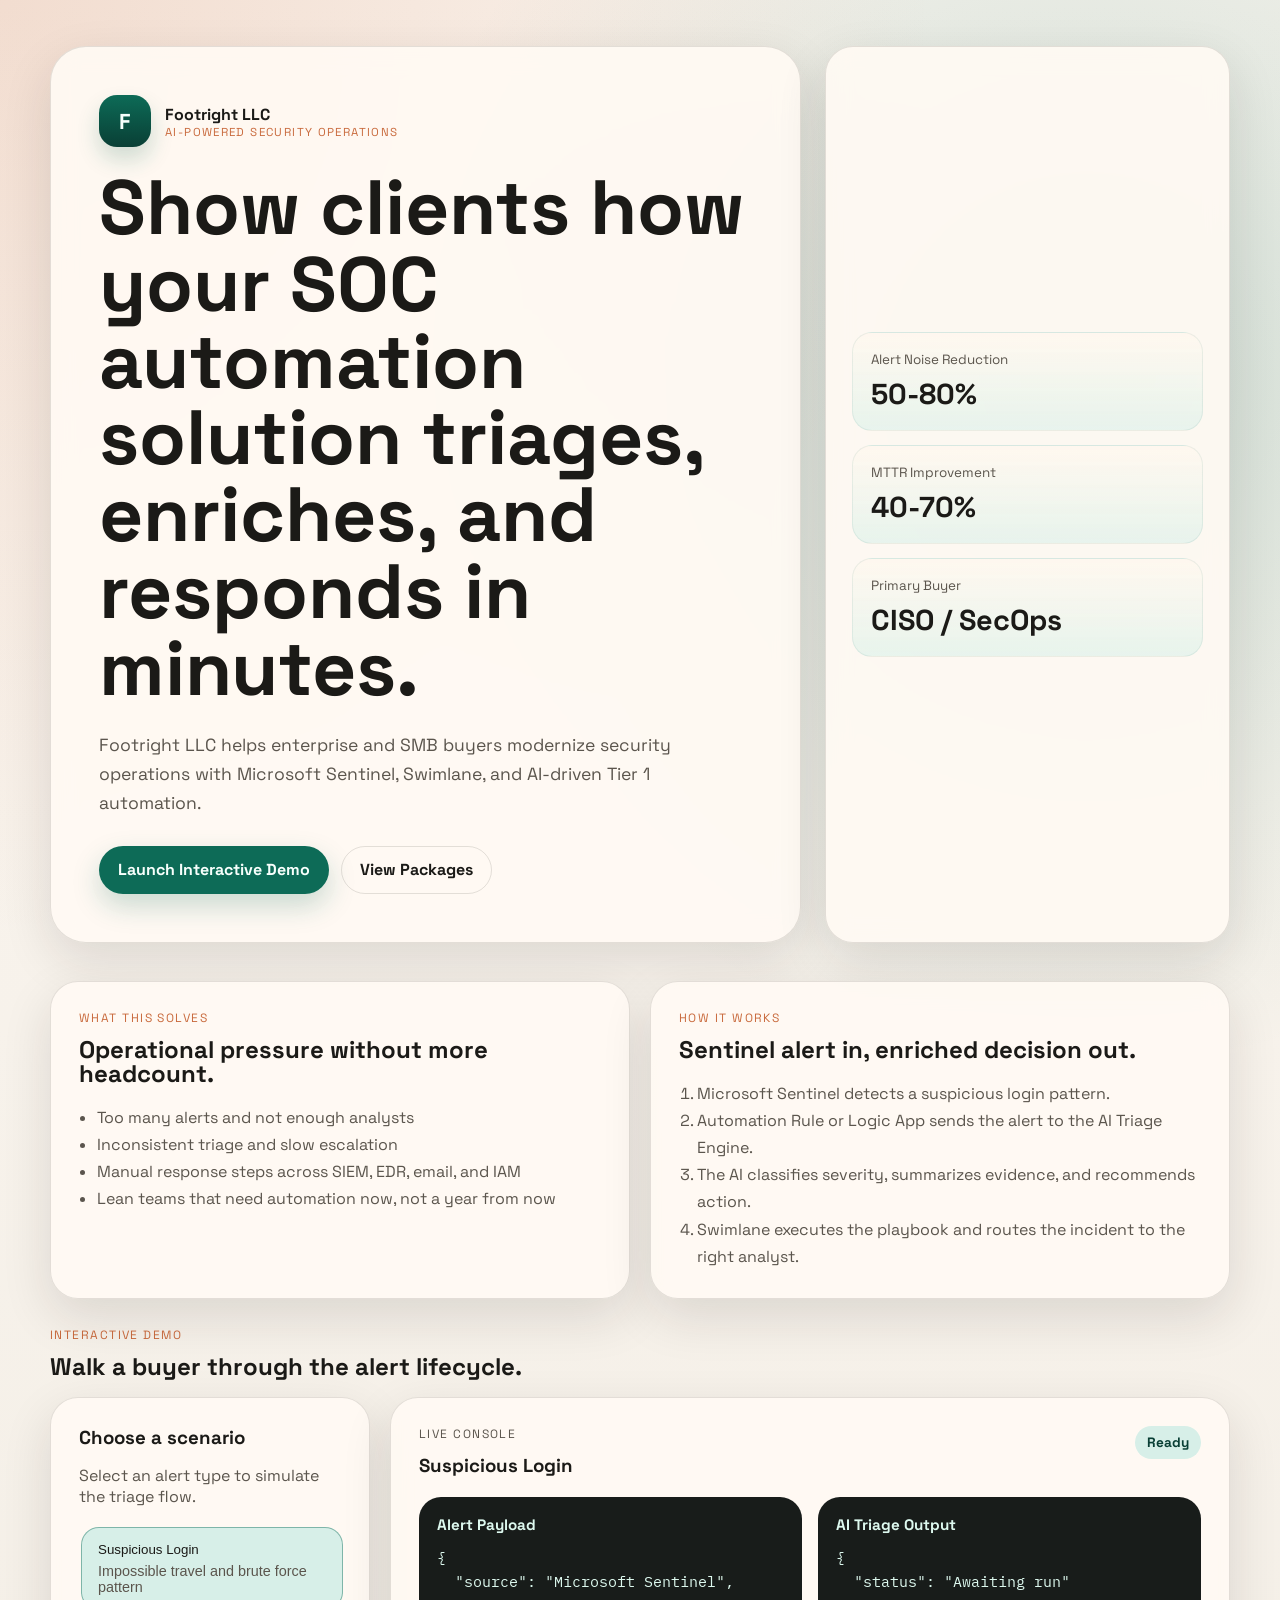
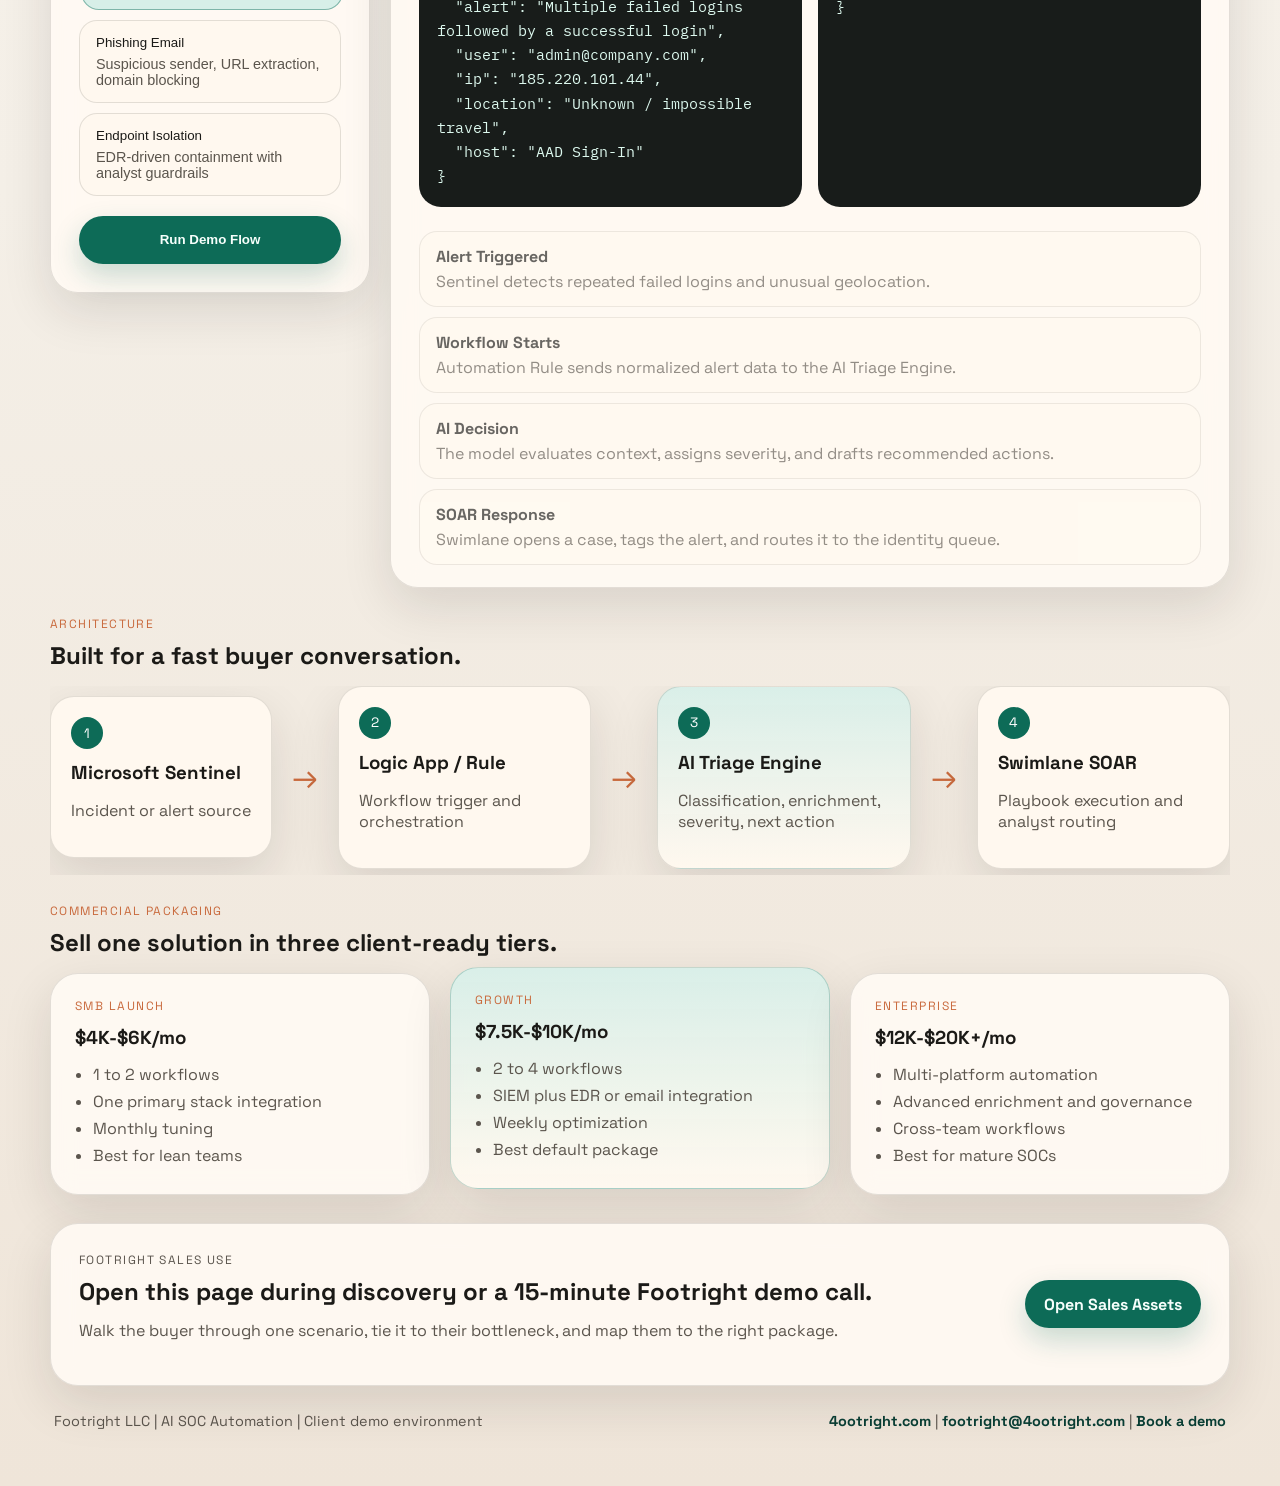
==== index.html @ 4024fe67 "Initial Footright AI SOC automation demo" ====
<!DOCTYPE html>
<html lang="en">
<head>
  <meta charset="UTF-8">
  <meta name="viewport" content="width=device-width, initial-scale=1.0">
  <title>Footright AI SOC Automation Demo</title>
  <link rel="preconnect" href="https://fonts.googleapis.com">
  <link rel="preconnect" href="https://fonts.gstatic.com" crossorigin>
  <link href="https://fonts.googleapis.com/css2?family=Space+Grotesk:wght@400;500;700&family=IBM+Plex+Mono:wght@400;500&display=swap" rel="stylesheet">
  <link rel="stylesheet" href="styles.css">
</head>
<body>
  <div class="page-shell">
    <header class="hero">
      <div class="hero-copy">
        <div class="brand-lockup">
          <span class="brand-mark">F</span>
          <div>
            <p class="brand-name">Footright LLC</p>
            <p class="brand-tag">AI-Powered Security Operations</p>
          </div>
        </div>
        <h1>Show clients how your SOC automation solution triages, enriches, and responds in minutes.</h1>
        <p class="hero-text">
          Footright LLC helps enterprise and SMB buyers modernize security operations with Microsoft Sentinel, Swimlane, and AI-driven Tier 1 automation.
        </p>
        <div class="hero-actions">
          <a class="button primary" href="#demo">Launch Interactive Demo</a>
          <a class="button secondary" href="#packages">View Packages</a>
        </div>
      </div>
      <section class="hero-card">
        <div class="metric">
          <span class="metric-label">Alert Noise Reduction</span>
          <strong>50-80%</strong>
        </div>
        <div class="metric">
          <span class="metric-label">MTTR Improvement</span>
          <strong>40-70%</strong>
        </div>
        <div class="metric">
          <span class="metric-label">Primary Buyer</span>
          <strong>CISO / SecOps</strong>
        </div>
      </section>
    </header>

    <main>
      <section class="section intro-grid">
        <article class="panel">
          <p class="section-label">What This Solves</p>
          <h2>Operational pressure without more headcount.</h2>
          <ul class="bullet-list">
            <li>Too many alerts and not enough analysts</li>
            <li>Inconsistent triage and slow escalation</li>
            <li>Manual response steps across SIEM, EDR, email, and IAM</li>
            <li>Lean teams that need automation now, not a year from now</li>
          </ul>
        </article>
        <article class="panel">
          <p class="section-label">How It Works</p>
          <h2>Sentinel alert in, enriched decision out.</h2>
          <ol class="timeline">
            <li>Microsoft Sentinel detects a suspicious login pattern.</li>
            <li>Automation Rule or Logic App sends the alert to the AI Triage Engine.</li>
            <li>The AI classifies severity, summarizes evidence, and recommends action.</li>
            <li>Swimlane executes the playbook and routes the incident to the right analyst.</li>
          </ol>
        </article>
      </section>

      <section id="demo" class="section demo-section">
        <div class="section-head">
          <p class="section-label">Interactive Demo</p>
          <h2>Walk a buyer through the alert lifecycle.</h2>
        </div>

        <div class="demo-layout">
          <aside class="demo-controls panel">
            <div class="control-head">
              <h3>Choose a scenario</h3>
              <p>Select an alert type to simulate the triage flow.</p>
            </div>
            <div class="scenario-list" id="scenarioList"></div>
            <button class="button primary full" id="runDemoButton">Run Demo Flow</button>
          </aside>

          <section class="demo-console panel">
            <div class="console-head">
              <div>
                <p class="section-label">Live Console</p>
                <h3 id="scenarioTitle">Suspicious Login Alert</h3>
              </div>
              <span class="status-pill" id="scenarioStatus">Ready</span>
            </div>

            <div class="console-grid">
              <div class="console-card">
                <h4>Alert Payload</h4>
                <pre id="alertPayload"></pre>
              </div>
              <div class="console-card">
                <h4>AI Triage Output</h4>
                <pre id="aiOutput"></pre>
              </div>
            </div>

            <div class="stepper" id="stepper"></div>
          </section>
        </div>
      </section>

      <section class="section architecture-section">
        <div class="section-head">
          <p class="section-label">Architecture</p>
          <h2>Built for a fast buyer conversation.</h2>
        </div>
        <div class="architecture-flow">
          <div class="arch-node">
            <span>1</span>
            <h3>Microsoft Sentinel</h3>
            <p>Incident or alert source</p>
          </div>
          <div class="arch-arrow">→</div>
          <div class="arch-node">
            <span>2</span>
            <h3>Logic App / Rule</h3>
            <p>Workflow trigger and orchestration</p>
          </div>
          <div class="arch-arrow">→</div>
          <div class="arch-node accent">
            <span>3</span>
            <h3>AI Triage Engine</h3>
            <p>Classification, enrichment, severity, next action</p>
          </div>
          <div class="arch-arrow">→</div>
          <div class="arch-node">
            <span>4</span>
            <h3>Swimlane SOAR</h3>
            <p>Playbook execution and analyst routing</p>
          </div>
        </div>
      </section>

      <section id="packages" class="section package-section">
        <div class="section-head">
          <p class="section-label">Commercial Packaging</p>
          <h2>Sell one solution in three client-ready tiers.</h2>
        </div>
        <div class="package-grid">
          <article class="package-card">
            <p class="package-name">SMB Launch</p>
            <h3>$4K-$6K/mo</h3>
            <ul class="bullet-list compact">
              <li>1 to 2 workflows</li>
              <li>One primary stack integration</li>
              <li>Monthly tuning</li>
              <li>Best for lean teams</li>
            </ul>
          </article>
          <article class="package-card featured">
            <p class="package-name">Growth</p>
            <h3>$7.5K-$10K/mo</h3>
            <ul class="bullet-list compact">
              <li>2 to 4 workflows</li>
              <li>SIEM plus EDR or email integration</li>
              <li>Weekly optimization</li>
              <li>Best default package</li>
            </ul>
          </article>
          <article class="package-card">
            <p class="package-name">Enterprise</p>
            <h3>$12K-$20K+/mo</h3>
            <ul class="bullet-list compact">
              <li>Multi-platform automation</li>
              <li>Advanced enrichment and governance</li>
              <li>Cross-team workflows</li>
              <li>Best for mature SOCs</li>
            </ul>
          </article>
        </div>
      </section>

      <section class="section cta-section">
        <div class="panel cta-panel">
          <div>
            <p class="section-label">Footright Sales Use</p>
            <h2>Open this page during discovery or a 15-minute Footright demo call.</h2>
            <p>
              Walk the buyer through one scenario, tie it to their bottleneck, and map them to the right package.
            </p>
          </div>
          <a class="button primary" href="sales/ciso_outreach.md">Open Sales Assets</a>
        </div>
      </section>
    </main>

    <footer class="site-footer">
      <p>Footright LLC | AI SOC Automation | Client demo environment</p>
      <p><a href="https://4ootright.com/">4ootright.com</a> | <a href="mailto:footright@4ootright.com">footright@4ootright.com</a> | <a href="https://calendly.com/footright/30min">Book a demo</a></p>
    </footer>
  </div>

  <script src="app.js"></script>
</body>
</html>
---- styles.css ----
:root {
  --bg: #f4efe7;
  --surface: rgba(255, 250, 244, 0.92);
  --surface-strong: #fff8ef;
  --text: #1b1a17;
  --muted: #5b554d;
  --line: rgba(27, 26, 23, 0.12);
  --accent: #0d6b57;
  --accent-soft: #d7efe8;
  --accent-strong: #093f35;
  --warm: #c96a3d;
  --shadow: 0 18px 50px rgba(36, 28, 21, 0.12);
  --radius-lg: 28px;
  --radius-md: 18px;
}

* {
  box-sizing: border-box;
}

html {
  scroll-behavior: smooth;
}

body {
  margin: 0;
  font-family: "Space Grotesk", sans-serif;
  color: var(--text);
  background:
    radial-gradient(circle at top left, rgba(201, 106, 61, 0.18), transparent 28%),
    radial-gradient(circle at 85% 12%, rgba(13, 107, 87, 0.18), transparent 24%),
    linear-gradient(180deg, #fbf6f0 0%, var(--bg) 58%, #efe5d9 100%);
}

pre,
code {
  font-family: "IBM Plex Mono", monospace;
}

.page-shell {
  width: min(1180px, calc(100% - 32px));
  margin: 0 auto;
  padding: 24px 0 48px;
}

.hero {
  display: grid;
  grid-template-columns: 1.3fr 0.7fr;
  gap: 24px;
  align-items: stretch;
  min-height: 72vh;
  padding: 22px 0 10px;
}

.hero-copy,
.hero-card,
.panel,
.package-card {
  background: var(--surface);
  border: 1px solid var(--line);
  box-shadow: var(--shadow);
  backdrop-filter: blur(12px);
}

.hero-copy {
  border-radius: 36px;
  padding: 48px;
}

.eyebrow,
.section-label,
.package-name {
  margin: 0 0 12px;
  text-transform: uppercase;
  letter-spacing: 0.12em;
  font-size: 0.75rem;
  color: var(--warm);
}

.brand-lockup {
  display: flex;
  align-items: center;
  gap: 14px;
  margin-bottom: 22px;
}

.brand-mark {
  display: inline-flex;
  width: 52px;
  height: 52px;
  align-items: center;
  justify-content: center;
  border-radius: 18px;
  background: linear-gradient(180deg, var(--accent), var(--accent-strong));
  color: #f7fffc;
  font-size: 1.35rem;
  font-weight: 700;
  box-shadow: 0 12px 22px rgba(13, 107, 87, 0.2);
}

.brand-name,
.brand-tag {
  margin: 0;
}

.brand-name {
  font-size: 1rem;
  font-weight: 700;
}

.brand-tag {
  color: var(--warm);
  text-transform: uppercase;
  letter-spacing: 0.12em;
  font-size: 0.72rem;
}

.hero h1,
.section h2,
.cta-panel h2 {
  margin: 0;
  line-height: 1;
}

.hero h1 {
  font-size: clamp(2.6rem, 6vw, 5.6rem);
  max-width: 13ch;
}

.hero-text {
  max-width: 60ch;
  color: var(--muted);
  font-size: 1.1rem;
  line-height: 1.65;
  margin: 24px 0 0;
}

.hero-actions {
  display: flex;
  flex-wrap: wrap;
  gap: 12px;
  margin-top: 28px;
}

.button {
  display: inline-flex;
  align-items: center;
  justify-content: center;
  min-height: 48px;
  padding: 0 18px;
  border-radius: 999px;
  text-decoration: none;
  font-weight: 700;
  transition: transform 180ms ease, box-shadow 180ms ease, background 180ms ease;
  border: 1px solid transparent;
  cursor: pointer;
}

.button:hover {
  transform: translateY(-1px);
}

.button.primary {
  background: var(--accent);
  color: #f7fffc;
  box-shadow: 0 12px 28px rgba(13, 107, 87, 0.22);
}

.button.secondary {
  background: transparent;
  color: var(--text);
  border-color: var(--line);
}

.button.full {
  width: 100%;
}

.hero-card {
  border-radius: 28px;
  padding: 26px;
  display: grid;
  gap: 14px;
  align-content: center;
}

.metric {
  padding: 18px;
  border-radius: 20px;
  background: linear-gradient(180deg, rgba(255, 248, 239, 0.92), rgba(215, 239, 232, 0.56));
  border: 1px solid rgba(13, 107, 87, 0.08);
}

.metric-label {
  display: block;
  font-size: 0.84rem;
  color: var(--muted);
  margin-bottom: 8px;
}

.metric strong {
  font-size: 1.8rem;
}

.section {
  margin-top: 28px;
}

.intro-grid,
.demo-layout,
.package-grid {
  display: grid;
  gap: 20px;
}

.intro-grid {
  grid-template-columns: repeat(2, minmax(0, 1fr));
}

.panel {
  border-radius: var(--radius-lg);
  padding: 28px;
}

.bullet-list,
.timeline {
  margin: 18px 0 0;
  padding-left: 18px;
  color: var(--muted);
  line-height: 1.7;
}

.bullet-list.compact {
  margin-top: 12px;
}

.demo-section .section-head,
.architecture-section .section-head,
.package-section .section-head {
  margin-bottom: 18px;
}

.demo-layout {
  grid-template-columns: 320px minmax(0, 1fr);
  align-items: start;
}

.control-head h3,
.console-head h3,
.console-card h4,
.arch-node h3,
.package-card h3 {
  margin: 0;
}

.control-head p,
.cta-panel p,
.console-head p,
.arch-node p,
.package-card li {
  color: var(--muted);
}

.scenario-list {
  display: grid;
  gap: 10px;
  margin: 20px 0;
}

.scenario-button {
  text-align: left;
  width: 100%;
  border-radius: 18px;
  border: 1px solid var(--line);
  padding: 14px 16px;
  background: #fff8ef;
  color: var(--text);
  cursor: pointer;
  transition: transform 160ms ease, border-color 160ms ease, background 160ms ease;
}

.scenario-button:hover,
.scenario-button.active {
  transform: translateX(2px);
  border-color: rgba(13, 107, 87, 0.44);
  background: var(--accent-soft);
}

.scenario-button span {
  display: block;
  margin-top: 6px;
  color: var(--muted);
  font-size: 0.9rem;
}

.demo-console {
  overflow: hidden;
}

.console-head {
  display: flex;
  justify-content: space-between;
  gap: 16px;
  align-items: start;
}

.status-pill {
  border-radius: 999px;
  padding: 8px 12px;
  background: var(--accent-soft);
  color: var(--accent-strong);
  font-size: 0.85rem;
  font-weight: 700;
}

.console-grid {
  display: grid;
  grid-template-columns: repeat(2, minmax(0, 1fr));
  gap: 16px;
  margin-top: 20px;
}

.console-card {
  background: #181c1a;
  color: #ddf9ef;
  border-radius: 22px;
  padding: 18px;
  min-height: 260px;
}

.console-card h4 {
  font-size: 0.95rem;
  margin-bottom: 12px;
}

.console-card pre {
  margin: 0;
  white-space: pre-wrap;
  line-height: 1.65;
  font-size: 0.92rem;
}

.stepper {
  margin-top: 18px;
  display: grid;
  gap: 10px;
}

.step {
  border-radius: 18px;
  border: 1px solid var(--line);
  padding: 14px 16px;
  background: rgba(255, 248, 239, 0.72);
  color: var(--muted);
  opacity: 0.66;
  transform: translateY(6px);
  transition: opacity 220ms ease, transform 220ms ease, border-color 220ms ease, background 220ms ease;
}

.step.active {
  opacity: 1;
  transform: translateY(0);
  border-color: rgba(13, 107, 87, 0.32);
  background: #fff9f2;
}

.step strong {
  display: block;
  color: var(--text);
  margin-bottom: 4px;
}

.architecture-flow {
  display: grid;
  grid-template-columns: repeat(7, auto);
  align-items: center;
  gap: 12px;
  overflow-x: auto;
  padding-bottom: 6px;
}

.arch-node {
  min-width: 190px;
  padding: 20px;
  border-radius: 24px;
  background: var(--surface-strong);
  border: 1px solid var(--line);
  box-shadow: var(--shadow);
}

.arch-node.accent {
  background: linear-gradient(180deg, rgba(215, 239, 232, 0.94), rgba(255, 248, 239, 0.96));
}

.arch-node span {
  display: inline-flex;
  width: 32px;
  height: 32px;
  align-items: center;
  justify-content: center;
  border-radius: 999px;
  background: var(--accent);
  color: white;
  font-size: 0.85rem;
  margin-bottom: 12px;
}

.arch-arrow {
  font-size: 2rem;
  color: var(--warm);
  padding: 0 8px;
}

.package-grid {
  grid-template-columns: repeat(3, minmax(0, 1fr));
}

.package-card {
  border-radius: 28px;
  padding: 24px;
}

.package-card.featured {
  background: linear-gradient(180deg, rgba(215, 239, 232, 0.95), rgba(255, 248, 239, 0.98));
  border-color: rgba(13, 107, 87, 0.24);
  transform: translateY(-6px);
}

.cta-panel {
  display: flex;
  align-items: center;
  justify-content: space-between;
  gap: 18px;
}

.site-footer {
  display: flex;
  justify-content: space-between;
  gap: 16px;
  padding: 26px 4px 8px;
  color: var(--muted);
  font-size: 0.9rem;
}

.site-footer p {
  margin: 0;
}

.site-footer a {
  color: var(--accent-strong);
  text-decoration: none;
  font-weight: 700;
}

.site-footer a:hover {
  text-decoration: underline;
}

@media (max-width: 980px) {
  .hero,
  .intro-grid,
  .demo-layout,
  .console-grid,
  .package-grid,
  .cta-panel {
    grid-template-columns: 1fr;
  }

  .hero {
    min-height: auto;
  }

  .site-footer {
    flex-direction: column;
  }

  .hero-copy {
    padding: 32px 24px;
  }

  .hero h1 {
    max-width: 16ch;
  }

  .package-card.featured {
    transform: none;
  }
}

@media (max-width: 640px) {
  .page-shell {
    width: min(100% - 18px, 100%);
  }

  .panel,
  .hero-card {
    padding: 22px;
  }

  .hero-copy {
    border-radius: 28px;
  }

  .hero h1 {
    font-size: 2.5rem;
  }
}
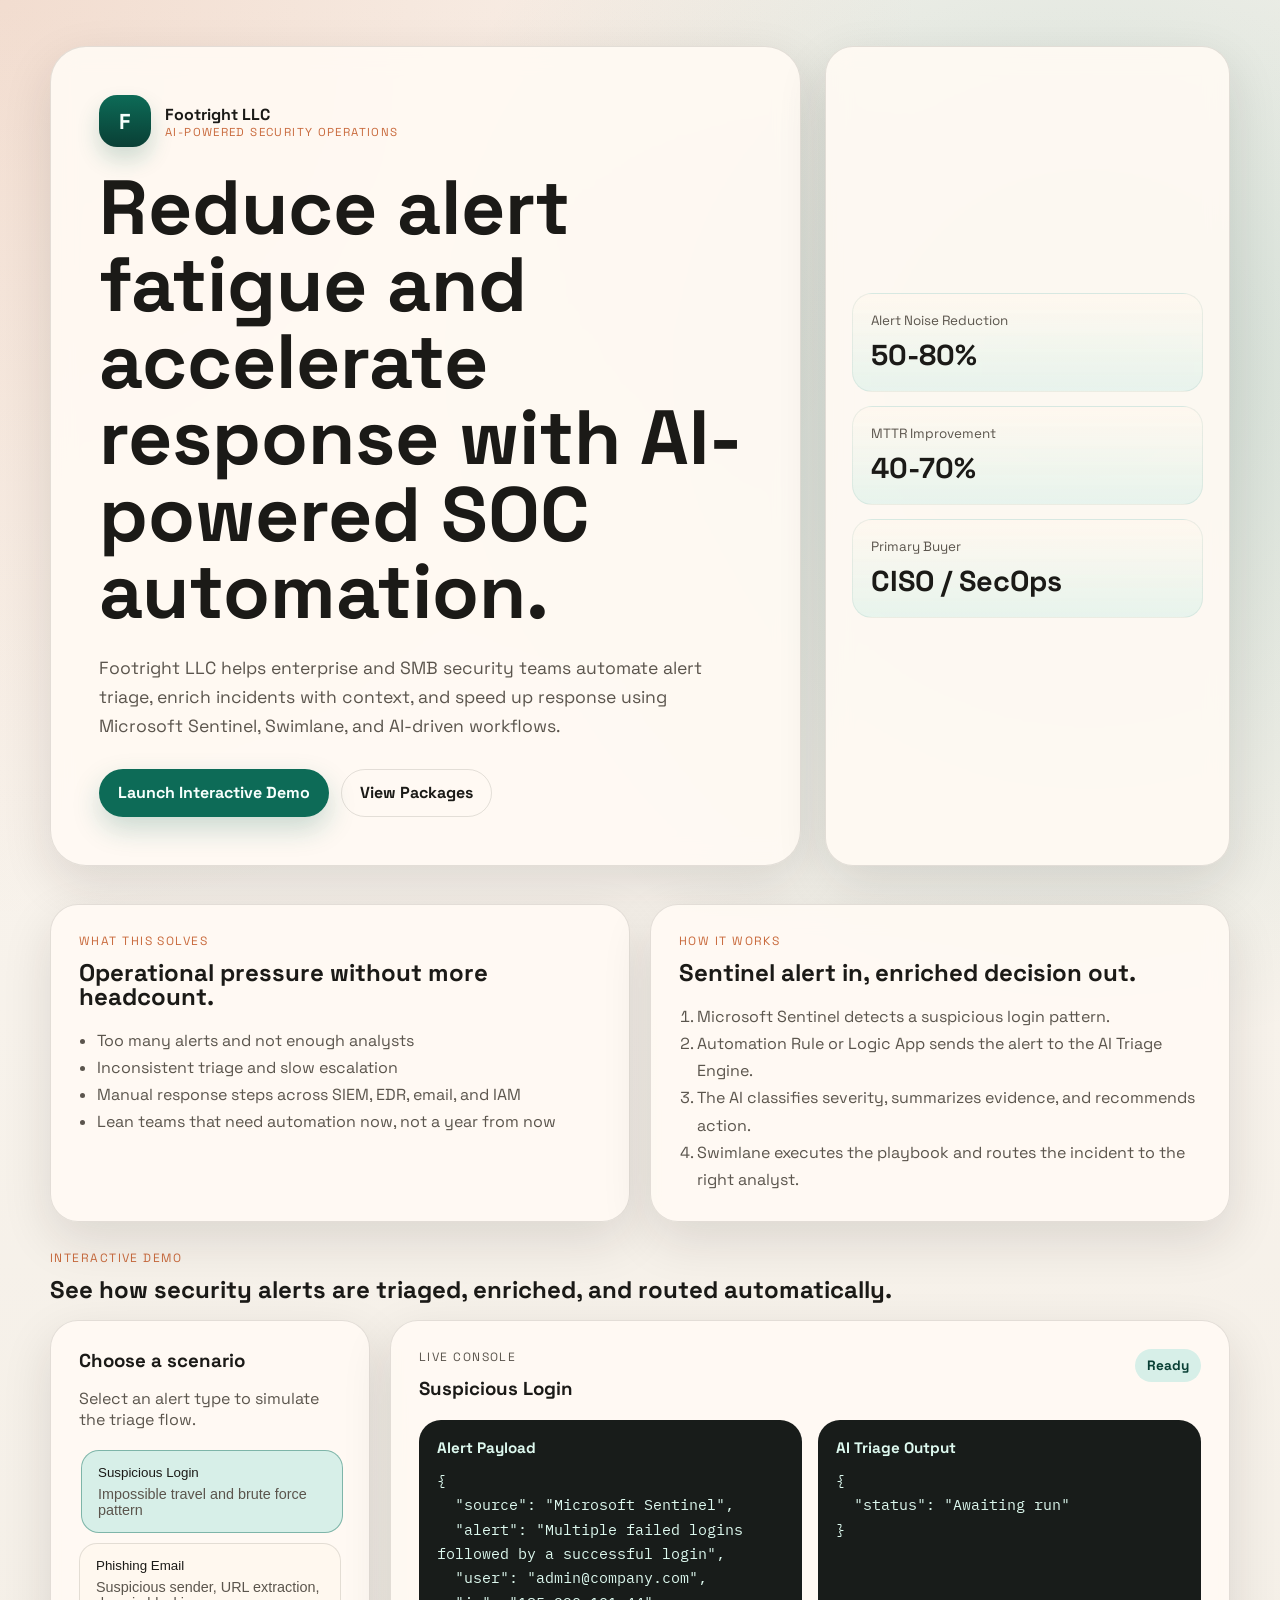
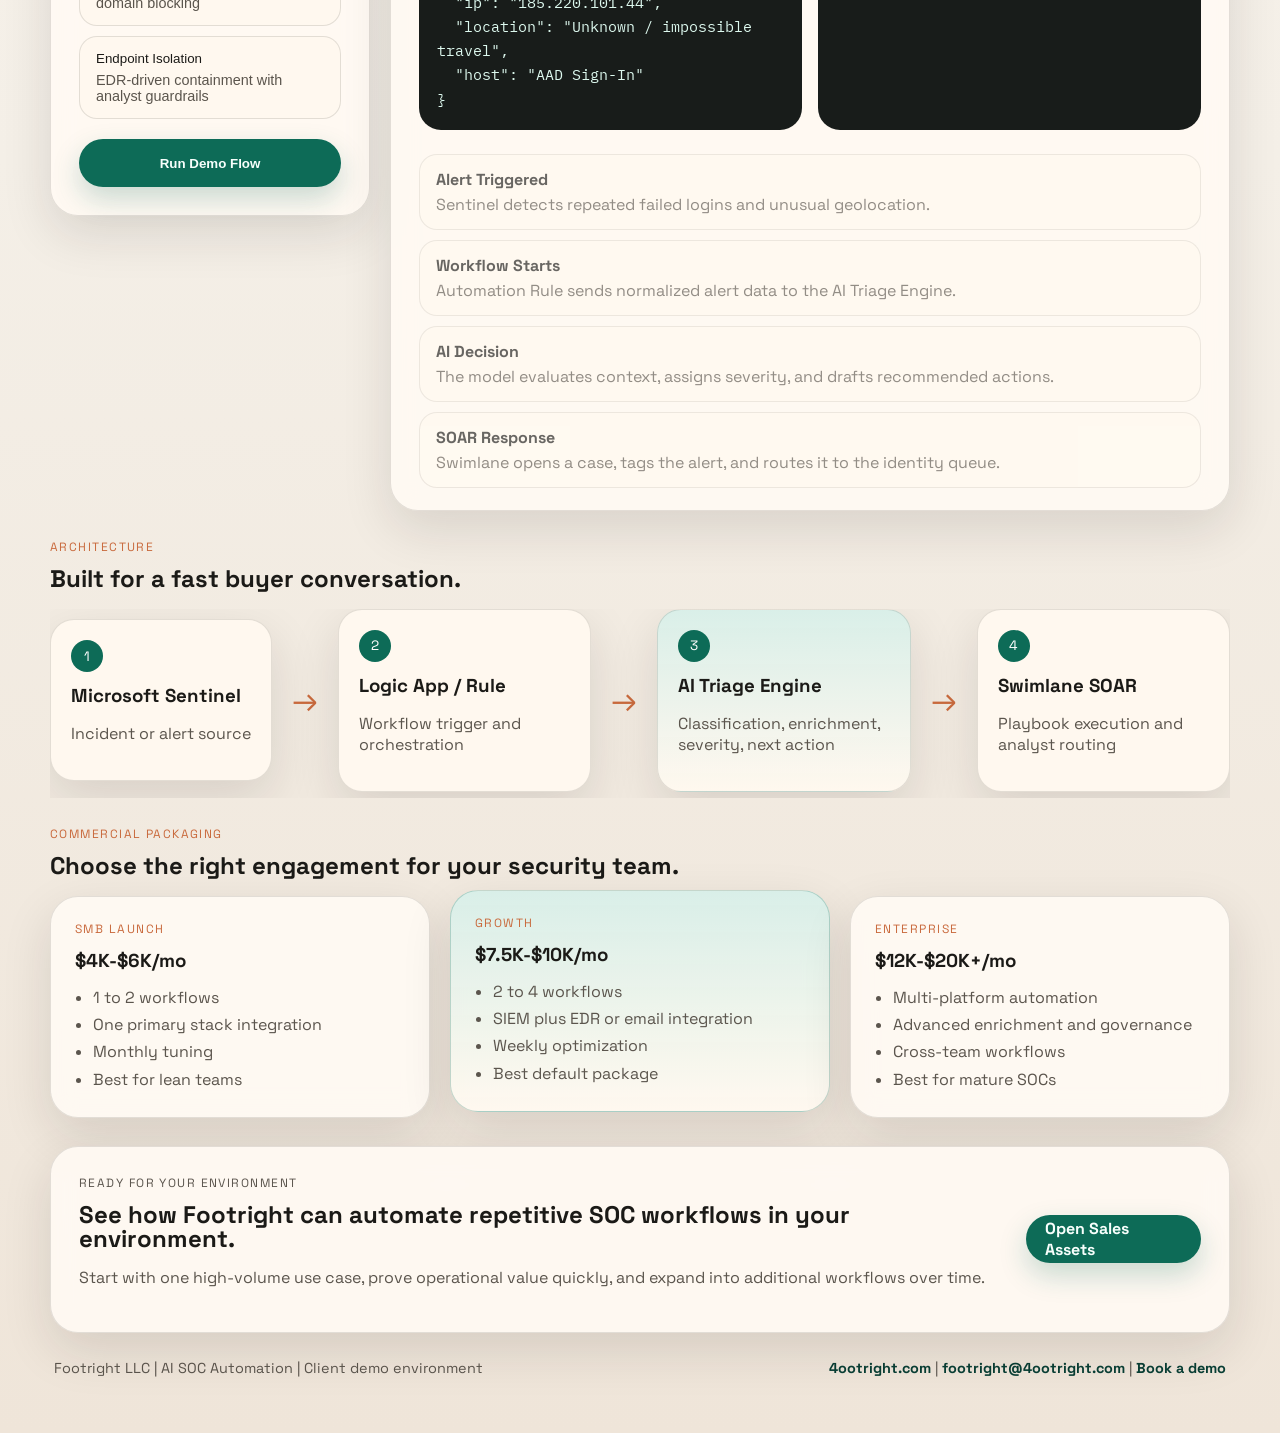
==== commit 640bff7a: "Refine homepage copy for end-user buyers" ====
--- a/index.html
+++ b/index.html
@@ -20,9 +20,9 @@
             <p class="brand-tag">AI-Powered Security Operations</p>
           </div>
         </div>
-        <h1>Show clients how your SOC automation solution triages, enriches, and responds in minutes.</h1>
+        <h1>Reduce alert fatigue and accelerate response with AI-powered SOC automation.</h1>
         <p class="hero-text">
-          Footright LLC helps enterprise and SMB buyers modernize security operations with Microsoft Sentinel, Swimlane, and AI-driven Tier 1 automation.
+          Footright LLC helps enterprise and SMB security teams automate alert triage, enrich incidents with context, and speed up response using Microsoft Sentinel, Swimlane, and AI-driven workflows.
         </p>
         <div class="hero-actions">
           <a class="button primary" href="#demo">Launch Interactive Demo</a>
@@ -72,7 +72,7 @@
       <section id="demo" class="section demo-section">
         <div class="section-head">
           <p class="section-label">Interactive Demo</p>
-          <h2>Walk a buyer through the alert lifecycle.</h2>
+          <h2>See how security alerts are triaged, enriched, and routed automatically.</h2>
         </div>
 
         <div class="demo-layout">
@@ -145,7 +145,7 @@
       <section id="packages" class="section package-section">
         <div class="section-head">
           <p class="section-label">Commercial Packaging</p>
-          <h2>Sell one solution in three client-ready tiers.</h2>
+          <h2>Choose the right engagement for your security team.</h2>
         </div>
         <div class="package-grid">
           <article class="package-card">
@@ -184,10 +184,10 @@
       <section class="section cta-section">
         <div class="panel cta-panel">
           <div>
-            <p class="section-label">Footright Sales Use</p>
-            <h2>Open this page during discovery or a 15-minute Footright demo call.</h2>
+            <p class="section-label">Ready for Your Environment</p>
+            <h2>See how Footright can automate repetitive SOC workflows in your environment.</h2>
             <p>
-              Walk the buyer through one scenario, tie it to their bottleneck, and map them to the right package.
+              Start with one high-volume use case, prove operational value quickly, and expand into additional workflows over time.
             </p>
           </div>
           <a class="button primary" href="sales/ciso_outreach.md">Open Sales Assets</a>
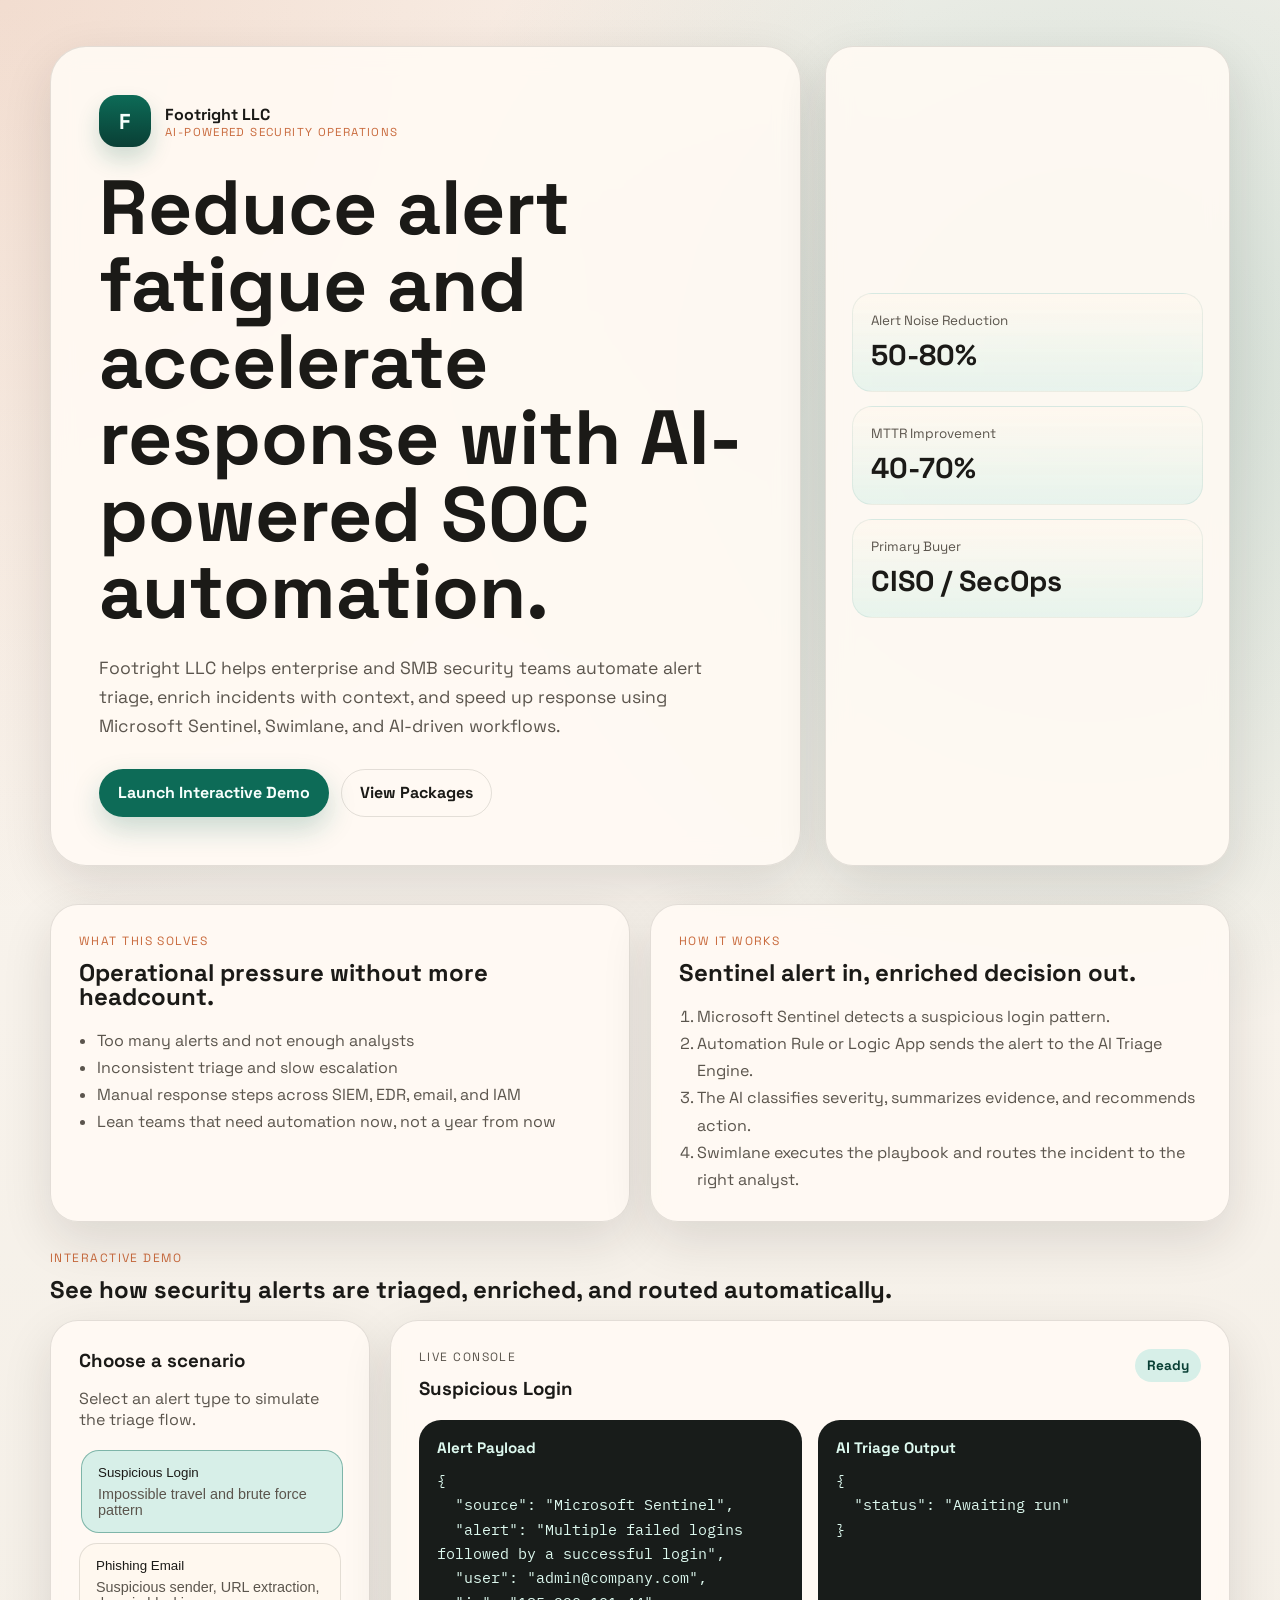
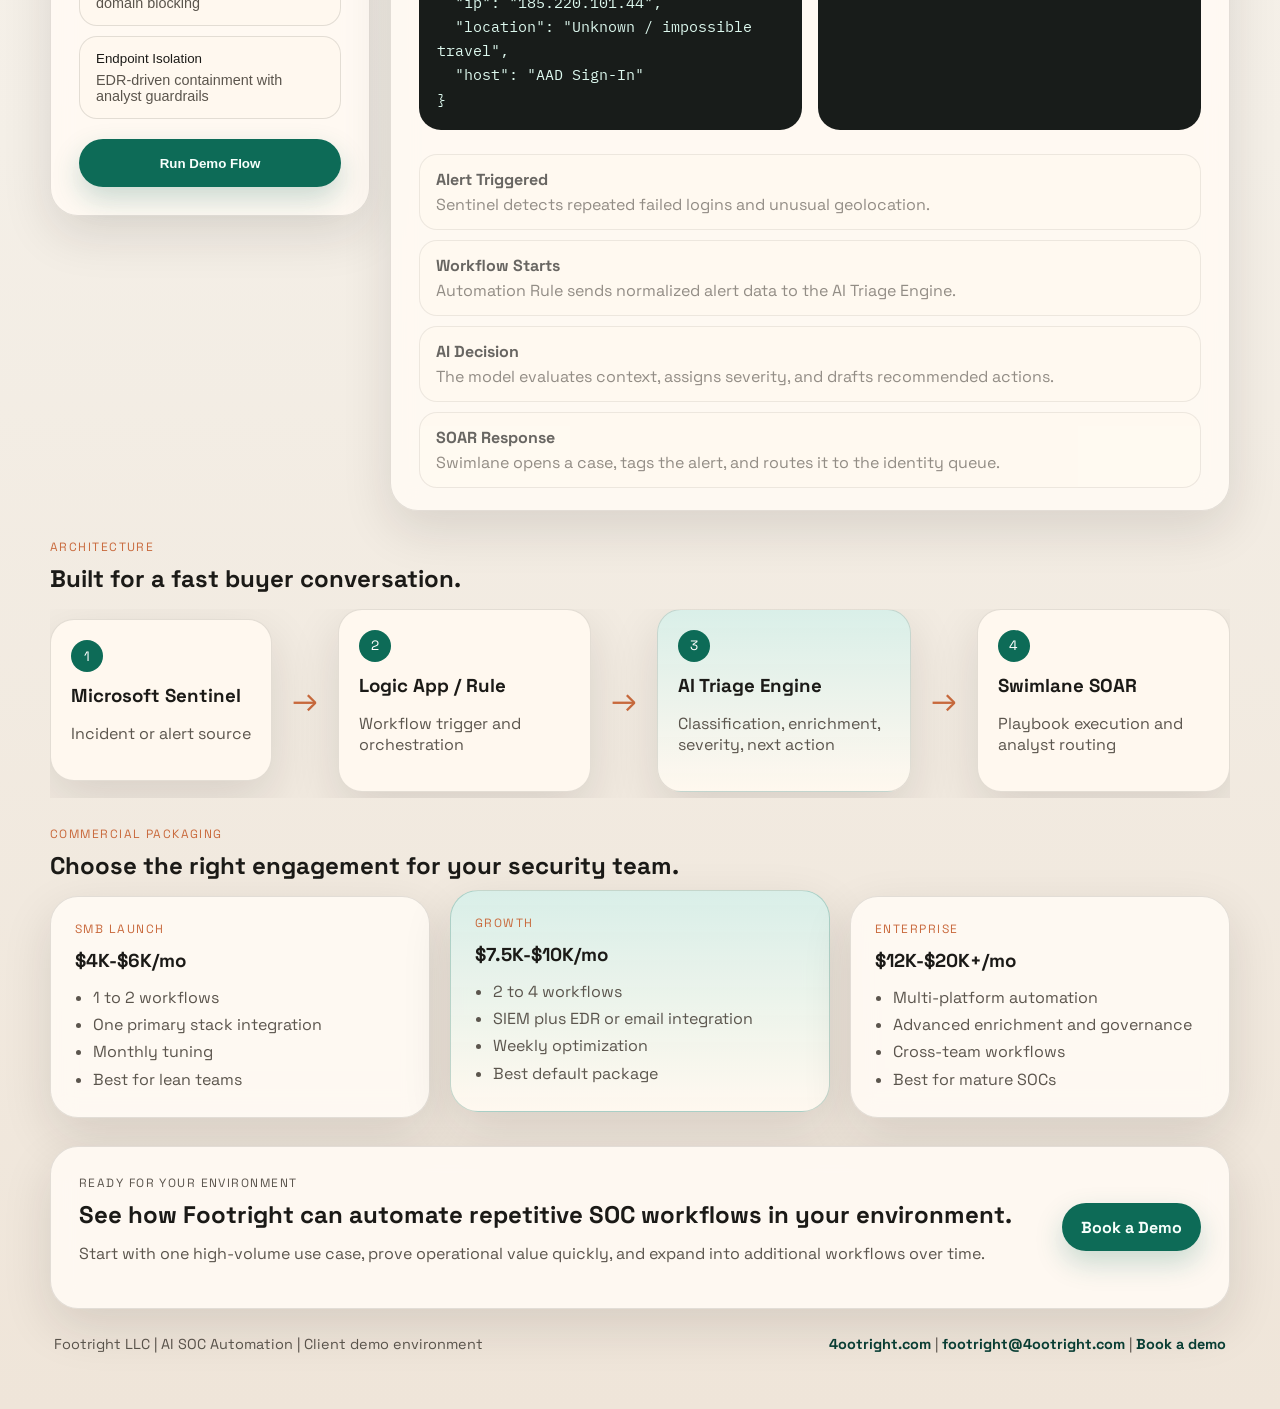
==== commit 8949e2ea: "Replace internal sales link with public demo CTA" ====
--- a/index.html
+++ b/index.html
@@ -190,7 +190,7 @@
               Start with one high-volume use case, prove operational value quickly, and expand into additional workflows over time.
             </p>
           </div>
-          <a class="button primary" href="sales/ciso_outreach.md">Open Sales Assets</a>
+          <a class="button primary" href="https://calendly.com/footright/30min">Book a Demo</a>
         </div>
       </section>
     </main>
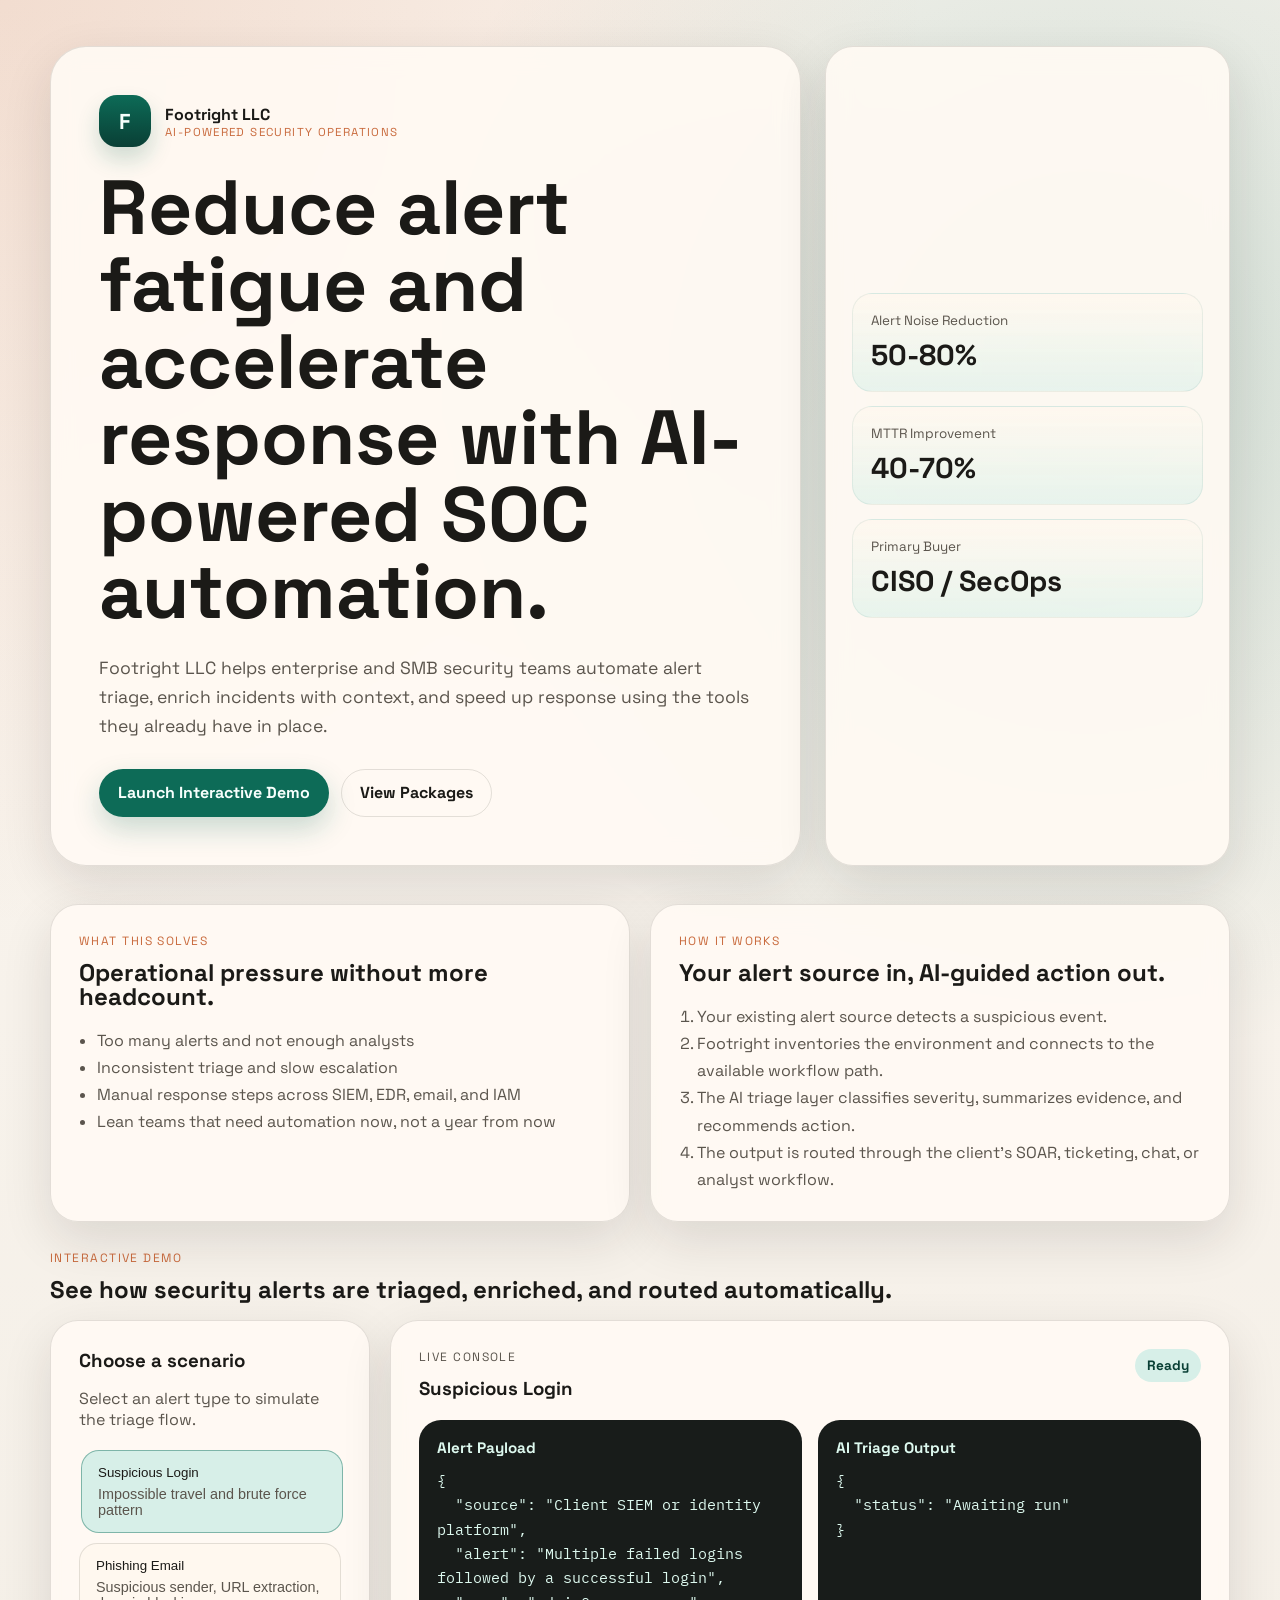
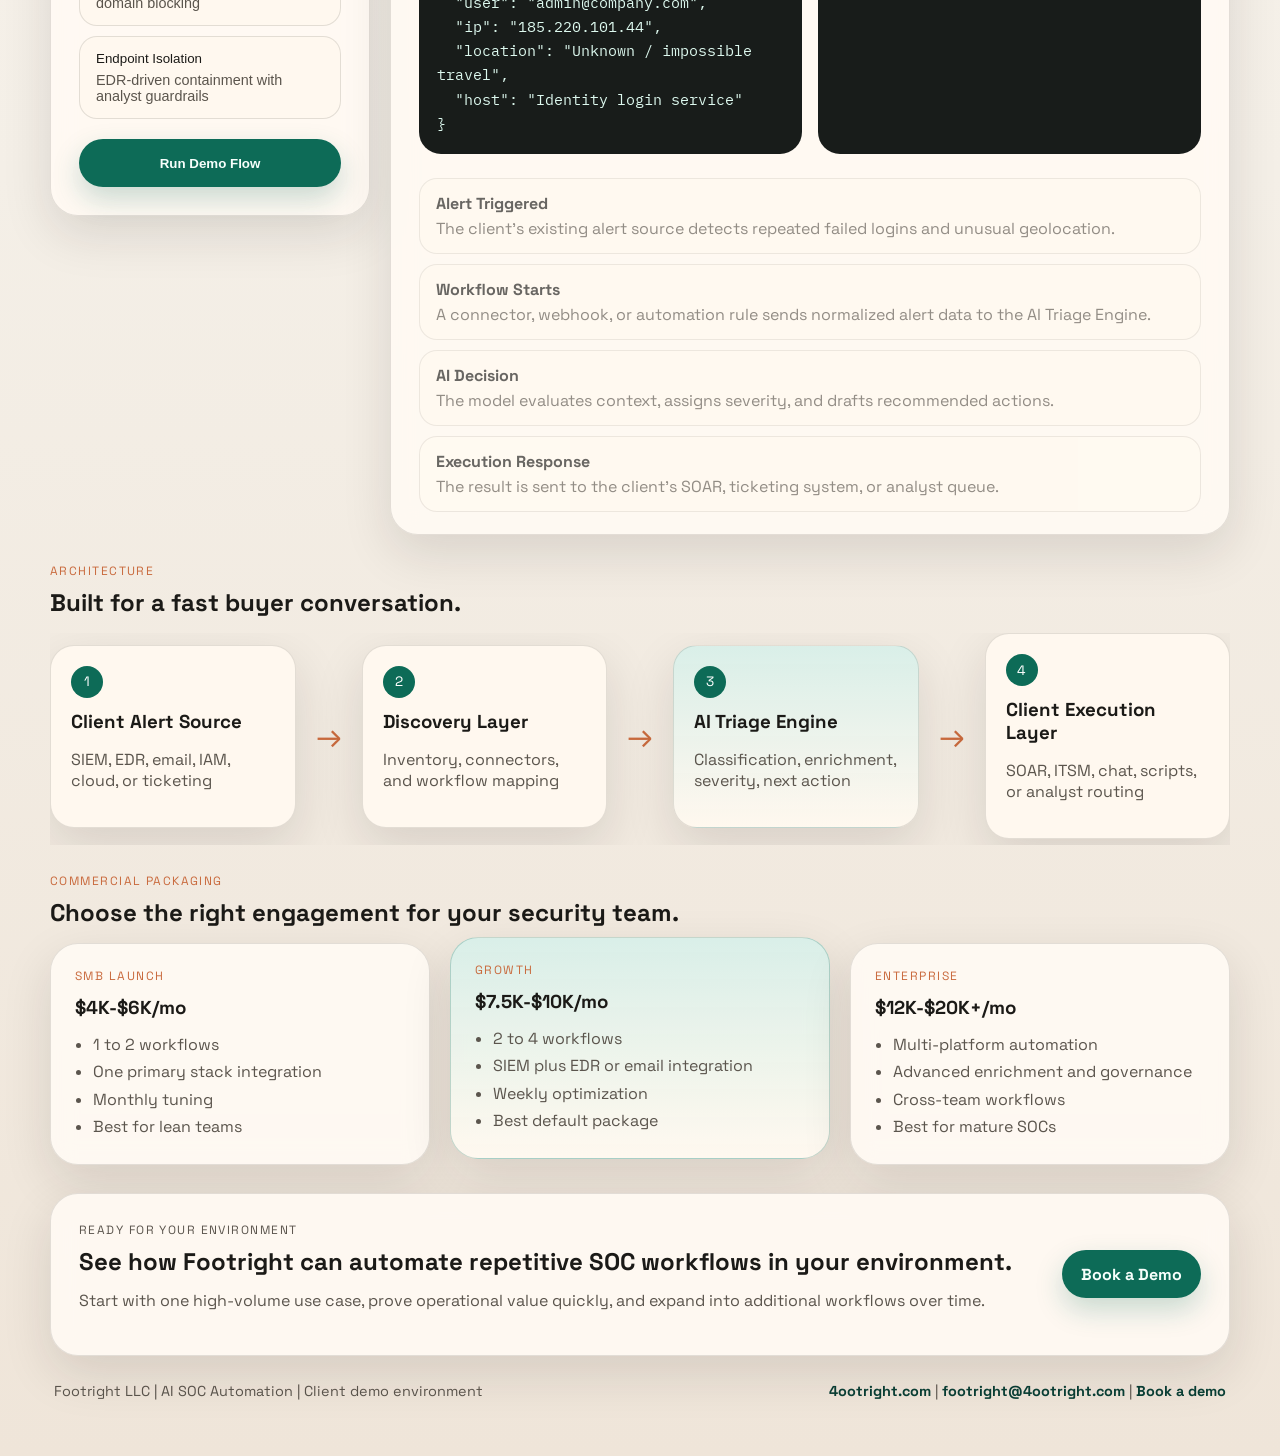
==== commit 130ddce0: "Rename demos for platform-agnostic positioning" ====
--- a/index.html
+++ b/index.html
@@ -22,7 +22,7 @@
         </div>
         <h1>Reduce alert fatigue and accelerate response with AI-powered SOC automation.</h1>
         <p class="hero-text">
-          Footright LLC helps enterprise and SMB security teams automate alert triage, enrich incidents with context, and speed up response using Microsoft Sentinel, Swimlane, and AI-driven workflows.
+          Footright LLC helps enterprise and SMB security teams automate alert triage, enrich incidents with context, and speed up response using the tools they already have in place.
         </p>
         <div class="hero-actions">
           <a class="button primary" href="#demo">Launch Interactive Demo</a>
@@ -59,12 +59,12 @@
         </article>
         <article class="panel">
           <p class="section-label">How It Works</p>
-          <h2>Sentinel alert in, enriched decision out.</h2>
+          <h2>Your alert source in, AI-guided action out.</h2>
           <ol class="timeline">
-            <li>Microsoft Sentinel detects a suspicious login pattern.</li>
-            <li>Automation Rule or Logic App sends the alert to the AI Triage Engine.</li>
-            <li>The AI classifies severity, summarizes evidence, and recommends action.</li>
-            <li>Swimlane executes the playbook and routes the incident to the right analyst.</li>
+            <li>Your existing alert source detects a suspicious event.</li>
+            <li>Footright inventories the environment and connects to the available workflow path.</li>
+            <li>The AI triage layer classifies severity, summarizes evidence, and recommends action.</li>
+            <li>The output is routed through the client's SOAR, ticketing, chat, or analyst workflow.</li>
           </ol>
         </article>
       </section>
@@ -118,14 +118,14 @@
         <div class="architecture-flow">
           <div class="arch-node">
             <span>1</span>
-            <h3>Microsoft Sentinel</h3>
-            <p>Incident or alert source</p>
+            <h3>Client Alert Source</h3>
+            <p>SIEM, EDR, email, IAM, cloud, or ticketing</p>
           </div>
           <div class="arch-arrow">→</div>
           <div class="arch-node">
             <span>2</span>
-            <h3>Logic App / Rule</h3>
-            <p>Workflow trigger and orchestration</p>
+            <h3>Discovery Layer</h3>
+            <p>Inventory, connectors, and workflow mapping</p>
           </div>
           <div class="arch-arrow">→</div>
           <div class="arch-node accent">
@@ -136,8 +136,8 @@
           <div class="arch-arrow">→</div>
           <div class="arch-node">
             <span>4</span>
-            <h3>Swimlane SOAR</h3>
-            <p>Playbook execution and analyst routing</p>
+            <h3>Client Execution Layer</h3>
+            <p>SOAR, ITSM, chat, scripts, or analyst routing</p>
           </div>
         </div>
       </section>
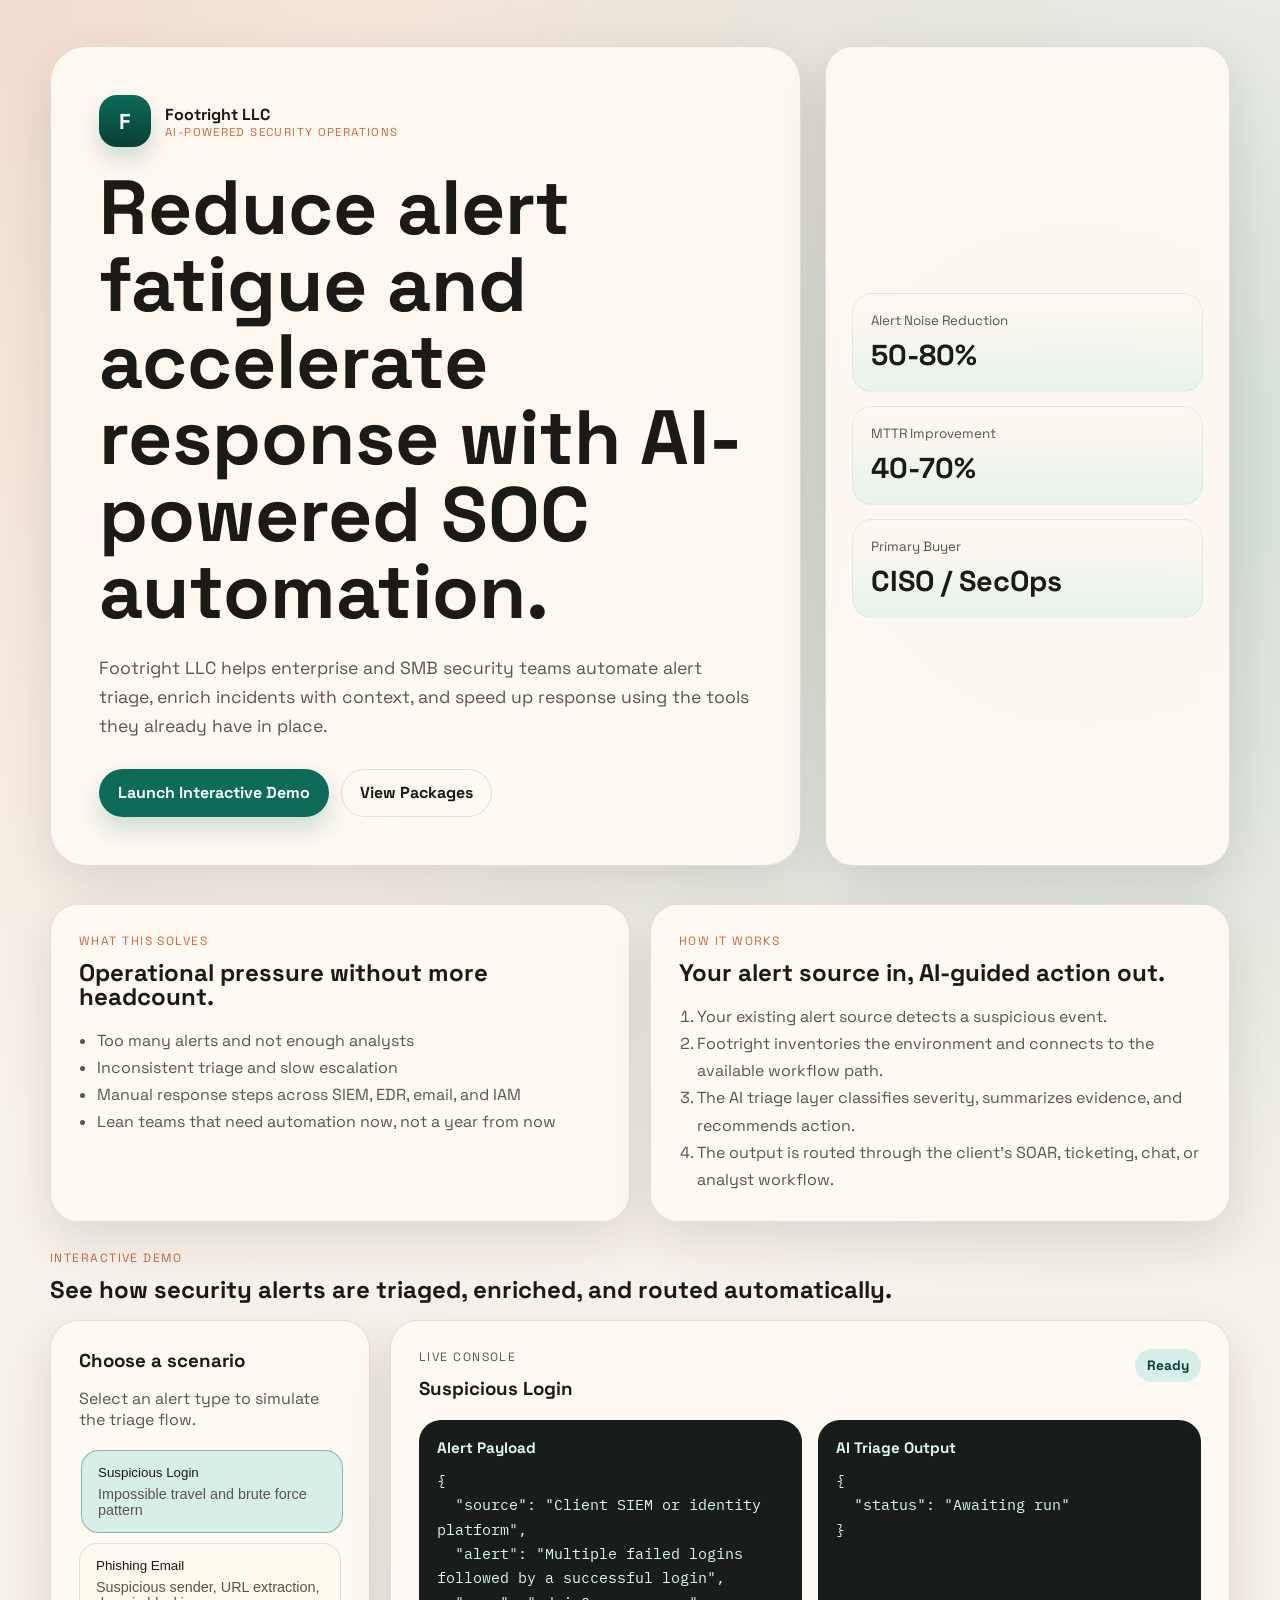
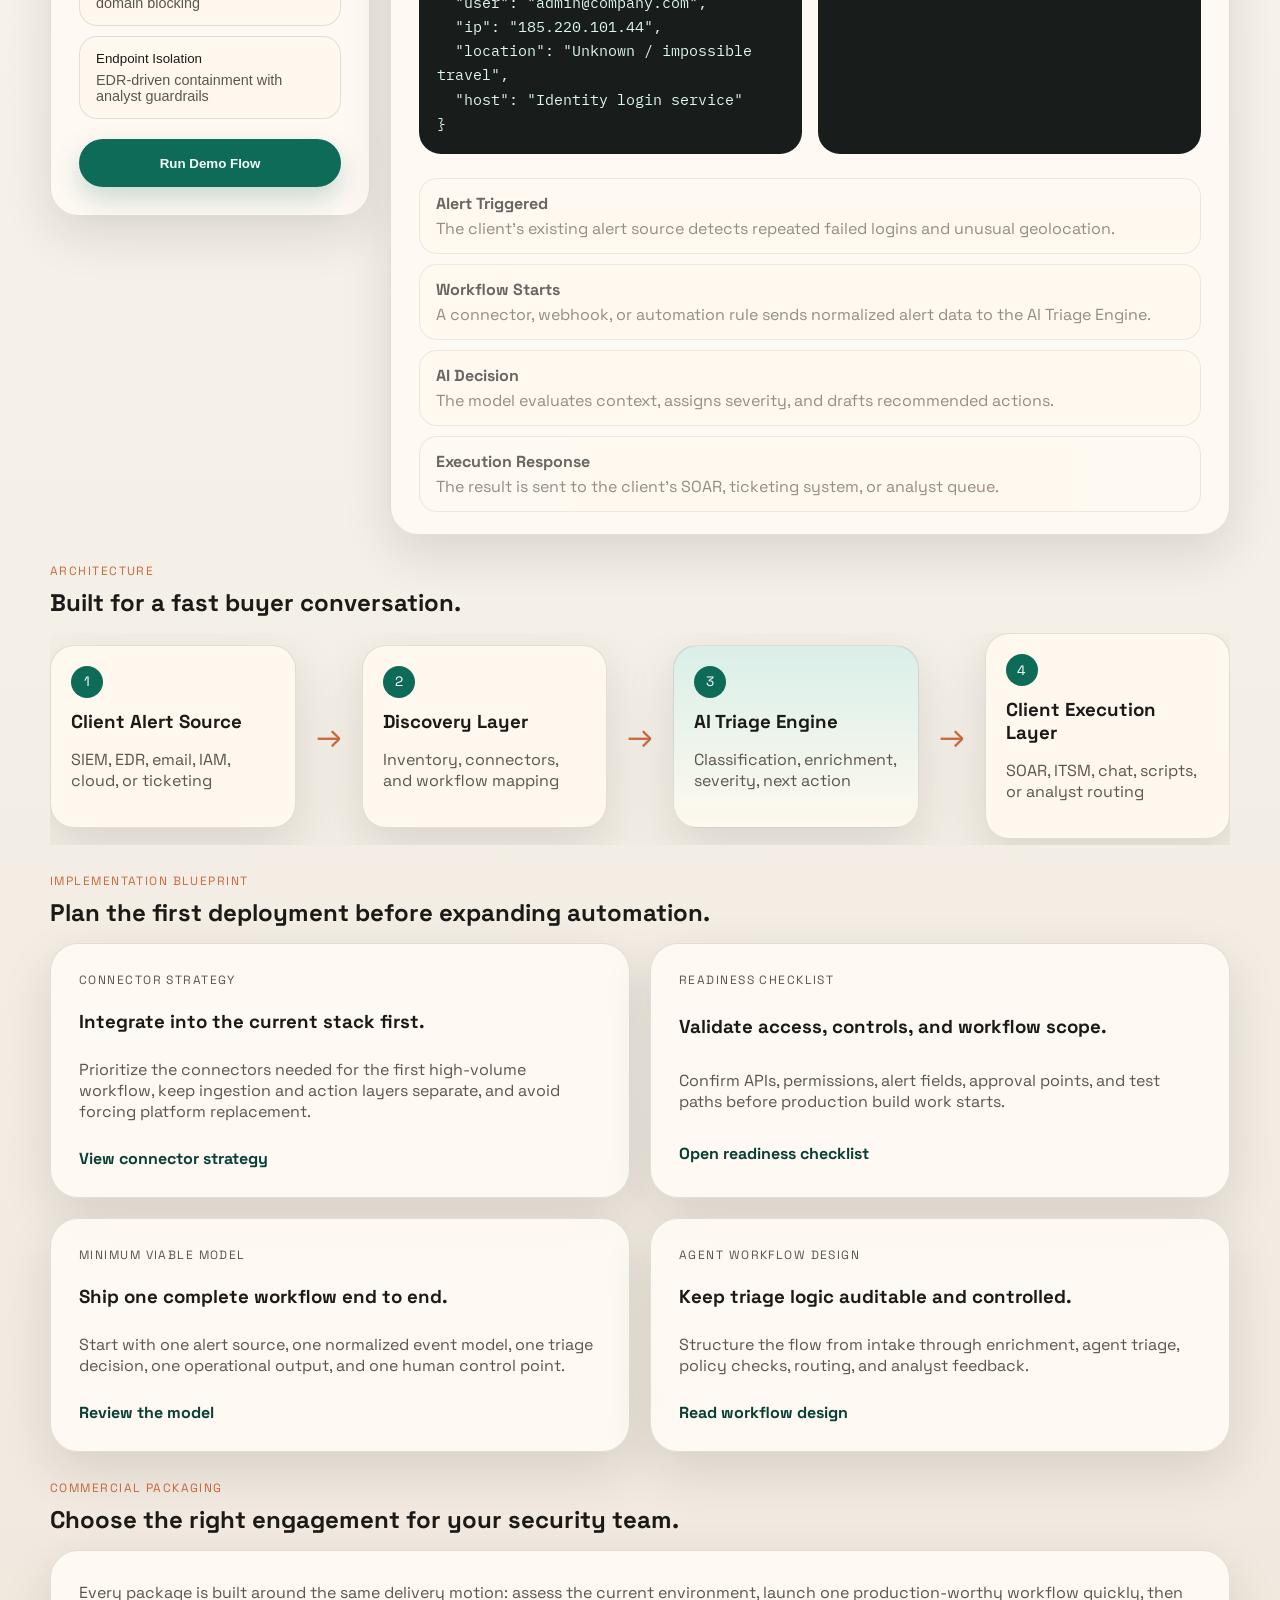
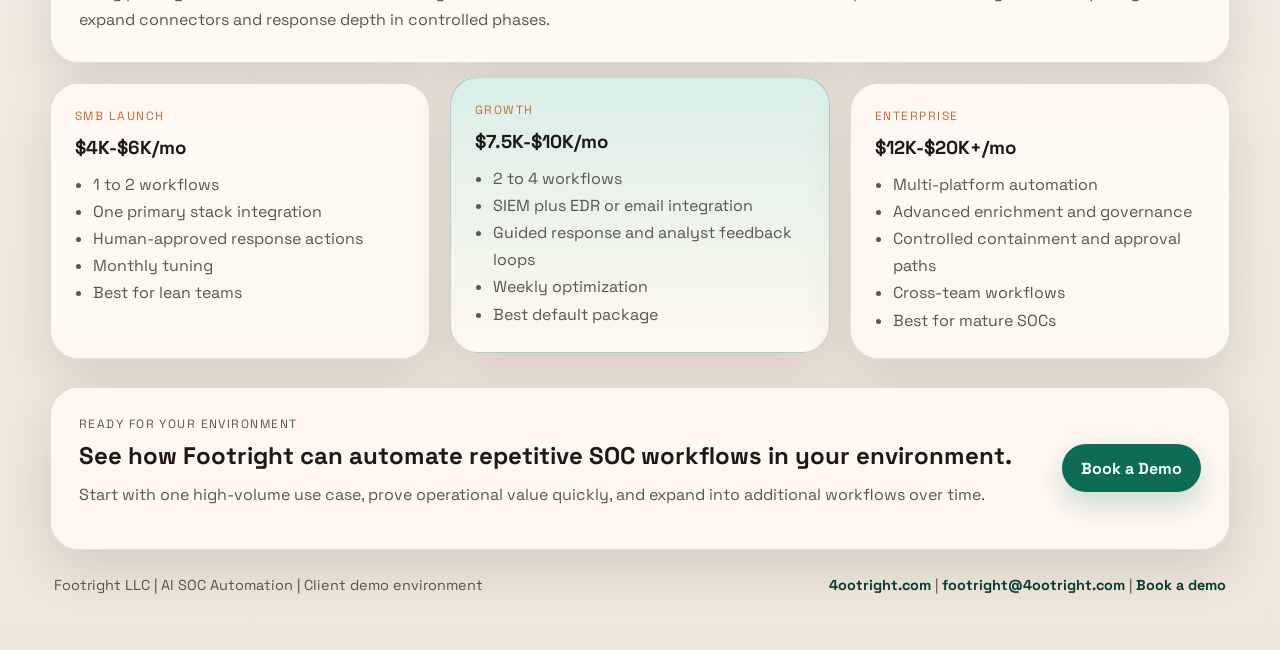
==== commit d06ef5ef: "Update GitHub Pages with integration blueprint" ====
--- a/index.html
+++ b/index.html
@@ -142,10 +142,56 @@
         </div>
       </section>
 
+      <section class="section blueprint-section">
+        <div class="section-head">
+          <p class="section-label">Implementation Blueprint</p>
+          <h2>Plan the first deployment before expanding automation.</h2>
+        </div>
+        <div class="blueprint-grid">
+          <article class="panel blueprint-card">
+            <p class="package-name">Connector Strategy</p>
+            <h3>Integrate into the current stack first.</h3>
+            <p>
+              Prioritize the connectors needed for the first high-volume workflow, keep ingestion and action layers separate, and avoid forcing platform replacement.
+            </p>
+            <a class="text-link" href="https://github.com/footright/footright-soc-automation/blob/main/connectors_strategy.md">View connector strategy</a>
+          </article>
+          <article class="panel blueprint-card">
+            <p class="package-name">Readiness Checklist</p>
+            <h3>Validate access, controls, and workflow scope.</h3>
+            <p>
+              Confirm APIs, permissions, alert fields, approval points, and test paths before production build work starts.
+            </p>
+            <a class="text-link" href="https://github.com/footright/footright-soc-automation/blob/main/integration_readiness_checklist.md">Open readiness checklist</a>
+          </article>
+          <article class="panel blueprint-card">
+            <p class="package-name">Minimum Viable Model</p>
+            <h3>Ship one complete workflow end to end.</h3>
+            <p>
+              Start with one alert source, one normalized event model, one triage decision, one operational output, and one human control point.
+            </p>
+            <a class="text-link" href="https://github.com/footright/footright-soc-automation/blob/main/minimum_viable_integration_model.md">Review the model</a>
+          </article>
+          <article class="panel blueprint-card">
+            <p class="package-name">Agent Workflow Design</p>
+            <h3>Keep triage logic auditable and controlled.</h3>
+            <p>
+              Structure the flow from intake through enrichment, agent triage, policy checks, routing, and analyst feedback.
+            </p>
+            <a class="text-link" href="https://github.com/footright/footright-soc-automation/blob/main/agent_workflow_design.md">Read workflow design</a>
+          </article>
+        </div>
+      </section>
+
       <section id="packages" class="section package-section">
         <div class="section-head">
           <p class="section-label">Commercial Packaging</p>
           <h2>Choose the right engagement for your security team.</h2>
+        </div>
+        <div class="panel package-intro">
+          <p>
+            Every package is built around the same delivery motion: assess the current environment, launch one production-worthy workflow quickly, then expand connectors and response depth in controlled phases.
+          </p>
         </div>
         <div class="package-grid">
           <article class="package-card">
@@ -154,6 +200,7 @@
             <ul class="bullet-list compact">
               <li>1 to 2 workflows</li>
               <li>One primary stack integration</li>
+              <li>Human-approved response actions</li>
               <li>Monthly tuning</li>
               <li>Best for lean teams</li>
             </ul>
@@ -164,6 +211,7 @@
             <ul class="bullet-list compact">
               <li>2 to 4 workflows</li>
               <li>SIEM plus EDR or email integration</li>
+              <li>Guided response and analyst feedback loops</li>
               <li>Weekly optimization</li>
               <li>Best default package</li>
             </ul>
@@ -174,6 +222,7 @@
             <ul class="bullet-list compact">
               <li>Multi-platform automation</li>
               <li>Advanced enrichment and governance</li>
+              <li>Controlled containment and approval paths</li>
               <li>Cross-team workflows</li>
               <li>Best for mature SOCs</li>
             </ul>
--- a/styles.css
+++ b/styles.css
@@ -208,7 +208,8 @@
 
 .intro-grid,
 .demo-layout,
-.package-grid {
+.package-grid,
+.blueprint-grid {
   display: grid;
   gap: 20px;
 }
@@ -236,6 +237,7 @@
 
 .demo-section .section-head,
 .architecture-section .section-head,
+.blueprint-section .section-head,
 .package-section .section-head {
   margin-bottom: 18px;
 }
@@ -257,8 +259,32 @@
 .cta-panel p,
 .console-head p,
 .arch-node p,
-.package-card li {
-  color: var(--muted);
+.package-card li,
+.blueprint-card p {
+  color: var(--muted);
+}
+
+.blueprint-grid {
+  grid-template-columns: repeat(2, minmax(0, 1fr));
+}
+
+.blueprint-card {
+  display: grid;
+  gap: 10px;
+}
+
+.blueprint-card h3 {
+  margin: 0;
+}
+
+.text-link {
+  color: var(--accent-strong);
+  font-weight: 700;
+  text-decoration: none;
+}
+
+.text-link:hover {
+  text-decoration: underline;
 }
 
 .scenario-list {
@@ -415,6 +441,16 @@
   grid-template-columns: repeat(3, minmax(0, 1fr));
 }
 
+.package-intro {
+  margin-bottom: 20px;
+}
+
+.package-intro p {
+  margin: 0;
+  color: var(--muted);
+  line-height: 1.7;
+}
+
 .package-card {
   border-radius: 28px;
   padding: 24px;
@@ -461,6 +497,7 @@
   .intro-grid,
   .demo-layout,
   .console-grid,
+  .blueprint-grid,
   .package-grid,
   .cta-panel {
     grid-template-columns: 1fr;
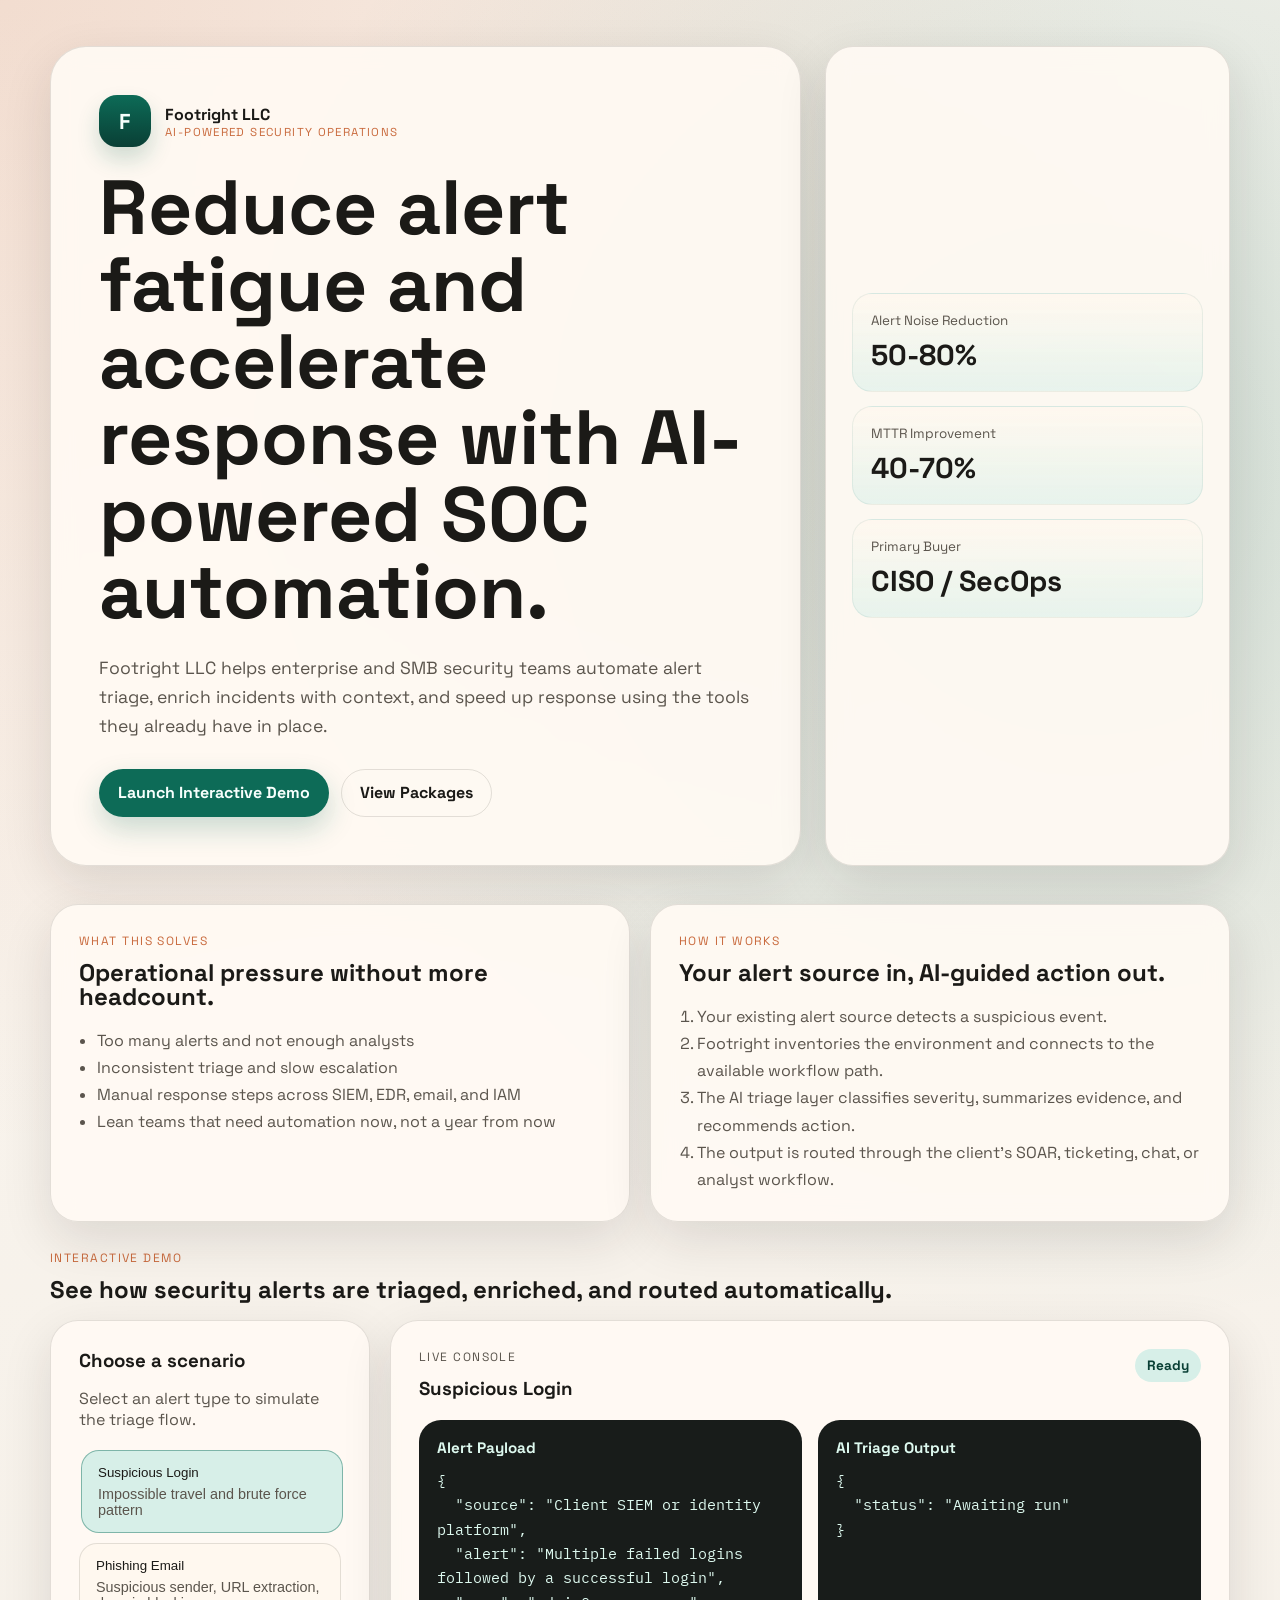
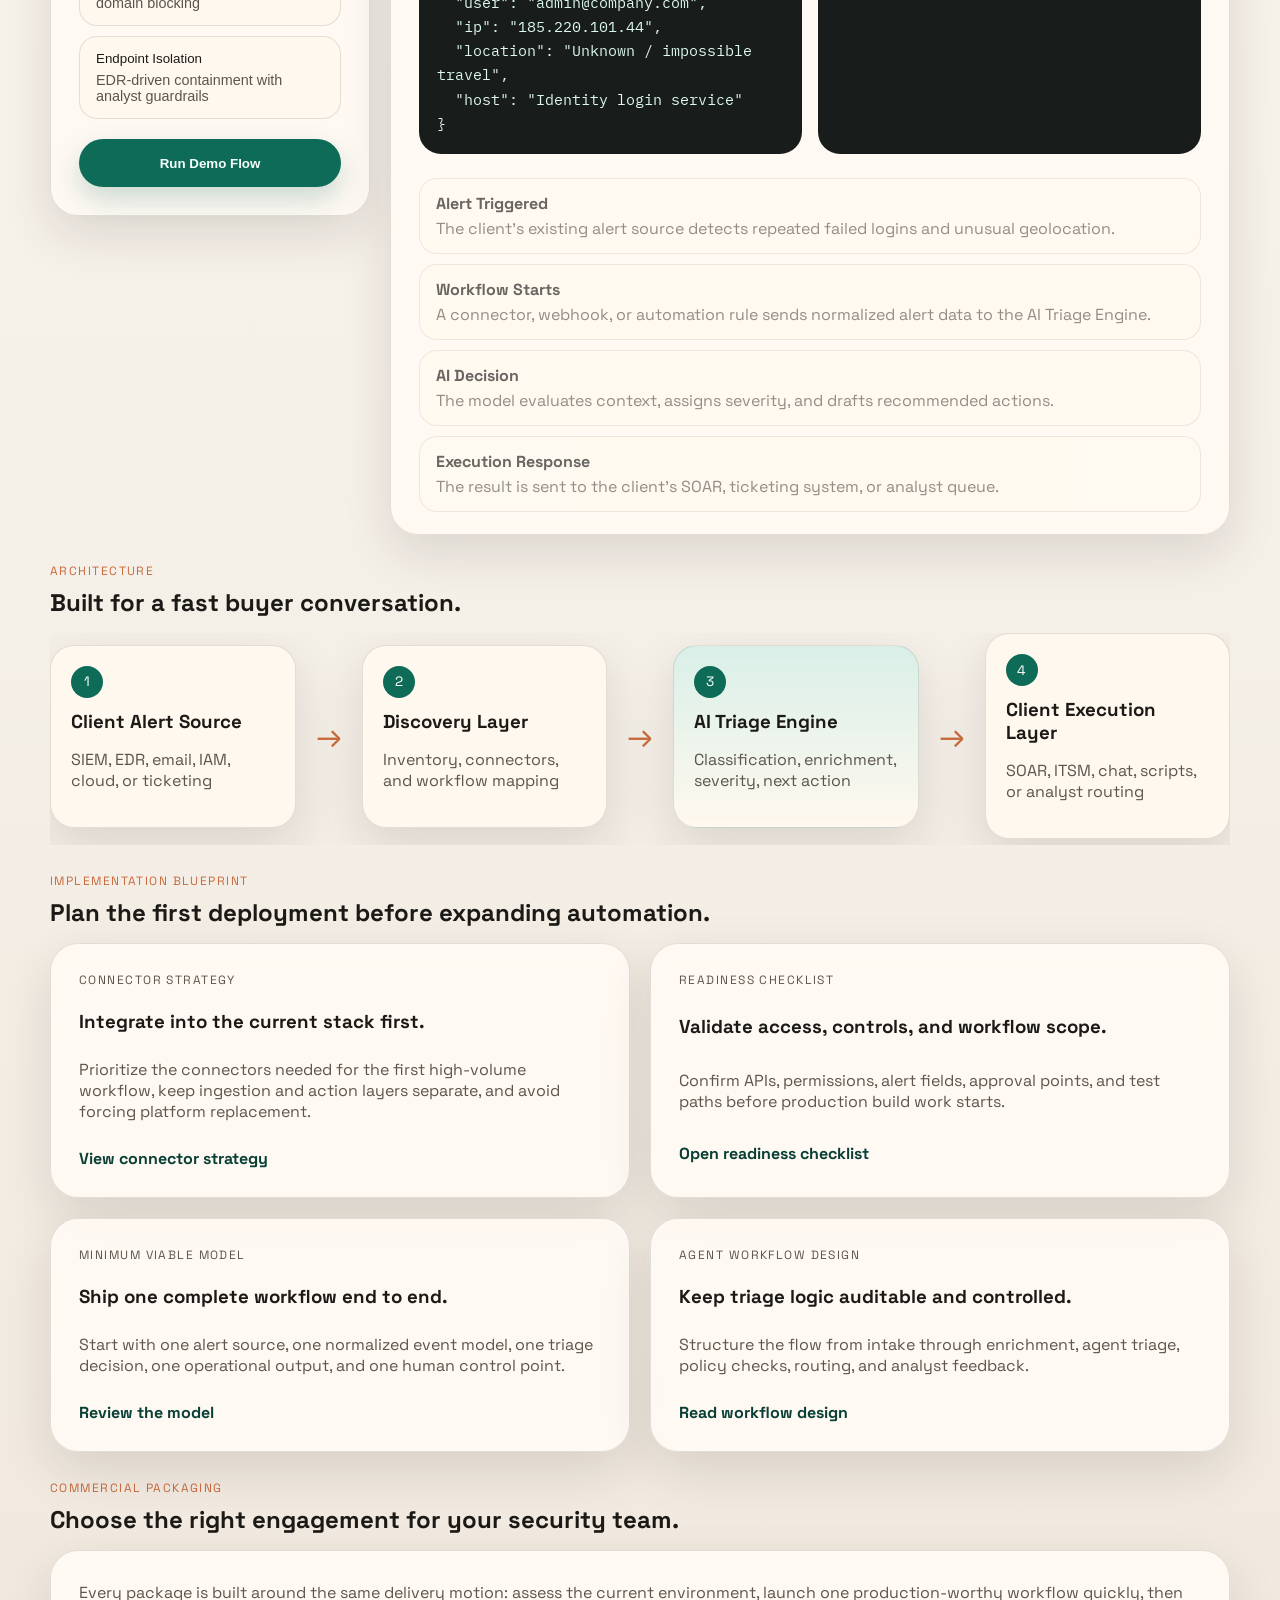
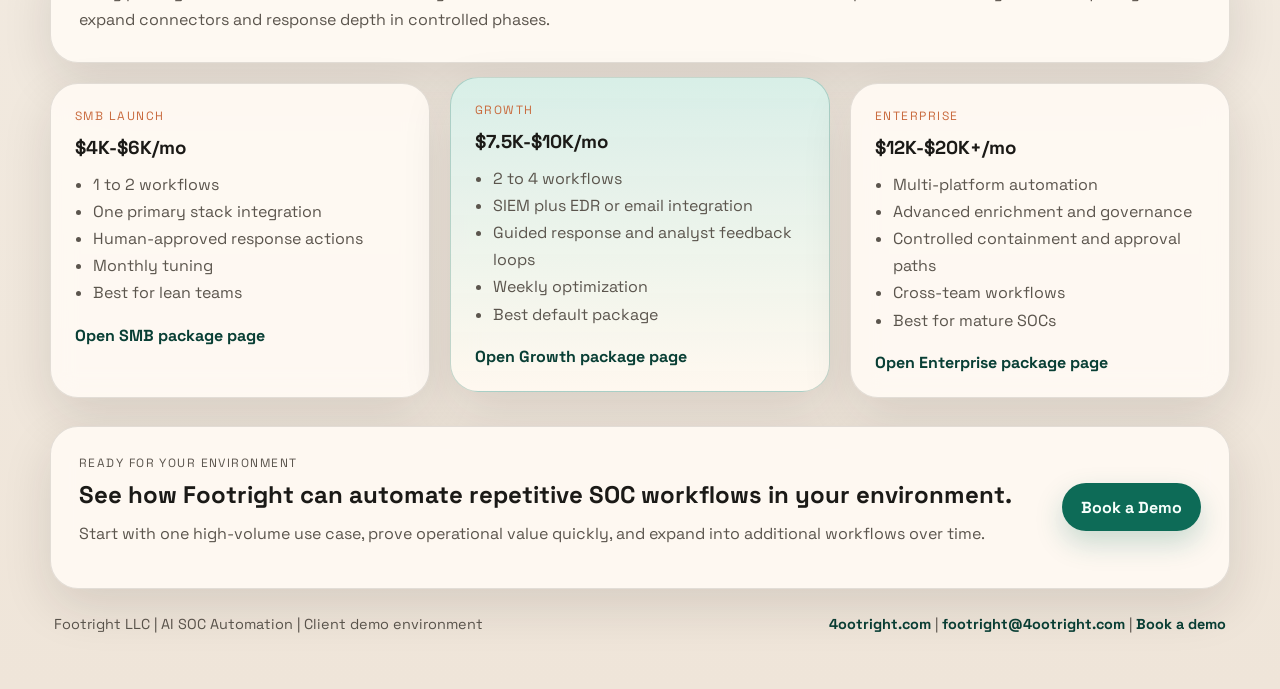
==== commit 0250a670: "Add dedicated package pages" ====
--- a/index.html
+++ b/index.html
@@ -194,39 +194,48 @@
           </p>
         </div>
         <div class="package-grid">
-          <article class="package-card">
-            <p class="package-name">SMB Launch</p>
-            <h3>$4K-$6K/mo</h3>
-            <ul class="bullet-list compact">
-              <li>1 to 2 workflows</li>
-              <li>One primary stack integration</li>
-              <li>Human-approved response actions</li>
-              <li>Monthly tuning</li>
-              <li>Best for lean teams</li>
-            </ul>
-          </article>
-          <article class="package-card featured">
-            <p class="package-name">Growth</p>
-            <h3>$7.5K-$10K/mo</h3>
-            <ul class="bullet-list compact">
-              <li>2 to 4 workflows</li>
-              <li>SIEM plus EDR or email integration</li>
-              <li>Guided response and analyst feedback loops</li>
-              <li>Weekly optimization</li>
-              <li>Best default package</li>
-            </ul>
-          </article>
-          <article class="package-card">
-            <p class="package-name">Enterprise</p>
-            <h3>$12K-$20K+/mo</h3>
-            <ul class="bullet-list compact">
-              <li>Multi-platform automation</li>
-              <li>Advanced enrichment and governance</li>
-              <li>Controlled containment and approval paths</li>
-              <li>Cross-team workflows</li>
-              <li>Best for mature SOCs</li>
-            </ul>
-          </article>
+          <a class="package-link" href="smb-launch.html">
+            <article class="package-card">
+              <p class="package-name">SMB Launch</p>
+              <h3>$4K-$6K/mo</h3>
+              <ul class="bullet-list compact">
+                <li>1 to 2 workflows</li>
+                <li>One primary stack integration</li>
+                <li>Human-approved response actions</li>
+                <li>Monthly tuning</li>
+                <li>Best for lean teams</li>
+              </ul>
+              <p class="package-cta">Open SMB package page</p>
+            </article>
+          </a>
+          <a class="package-link" href="growth.html">
+            <article class="package-card featured">
+              <p class="package-name">Growth</p>
+              <h3>$7.5K-$10K/mo</h3>
+              <ul class="bullet-list compact">
+                <li>2 to 4 workflows</li>
+                <li>SIEM plus EDR or email integration</li>
+                <li>Guided response and analyst feedback loops</li>
+                <li>Weekly optimization</li>
+                <li>Best default package</li>
+              </ul>
+              <p class="package-cta">Open Growth package page</p>
+            </article>
+          </a>
+          <a class="package-link" href="enterprise.html">
+            <article class="package-card">
+              <p class="package-name">Enterprise</p>
+              <h3>$12K-$20K+/mo</h3>
+              <ul class="bullet-list compact">
+                <li>Multi-platform automation</li>
+                <li>Advanced enrichment and governance</li>
+                <li>Controlled containment and approval paths</li>
+                <li>Cross-team workflows</li>
+                <li>Best for mature SOCs</li>
+              </ul>
+              <p class="package-cta">Open Enterprise package page</p>
+            </article>
+          </a>
         </div>
       </section>
 
--- a/styles.css
+++ b/styles.css
@@ -441,6 +441,12 @@
   grid-template-columns: repeat(3, minmax(0, 1fr));
 }
 
+.package-link {
+  color: inherit;
+  text-decoration: none;
+  display: block;
+}
+
 .package-intro {
   margin-bottom: 20px;
 }
@@ -454,12 +460,56 @@
 .package-card {
   border-radius: 28px;
   padding: 24px;
+  height: 100%;
+  transition: transform 180ms ease, box-shadow 180ms ease, border-color 180ms ease;
+}
+
+.package-link:hover .package-card {
+  transform: translateY(-4px);
+  border-color: rgba(13, 107, 87, 0.28);
+}
+
+.package-link:hover .package-card.featured {
+  transform: translateY(-8px);
 }
 
 .package-card.featured {
   background: linear-gradient(180deg, rgba(215, 239, 232, 0.95), rgba(255, 248, 239, 0.98));
   border-color: rgba(13, 107, 87, 0.24);
   transform: translateY(-6px);
+}
+
+.package-cta {
+  margin: 18px 0 0;
+  color: var(--accent-strong);
+  font-weight: 700;
+}
+
+.detail-page {
+  display: grid;
+  gap: 28px;
+}
+
+.detail-hero {
+  padding: 40px;
+}
+
+.detail-hero-featured {
+  background: linear-gradient(180deg, rgba(215, 239, 232, 0.95), rgba(255, 248, 239, 0.98));
+  border-color: rgba(13, 107, 87, 0.24);
+}
+
+.detail-page h1 {
+  margin: 0;
+  line-height: 1;
+  font-size: clamp(2.4rem, 5vw, 4.8rem);
+  max-width: 12ch;
+}
+
+.detail-grid {
+  display: grid;
+  grid-template-columns: repeat(2, minmax(0, 1fr));
+  gap: 20px;
 }
 
 .cta-panel {
@@ -499,6 +549,7 @@
   .console-grid,
   .blueprint-grid,
   .package-grid,
+  .detail-grid,
   .cta-panel {
     grid-template-columns: 1fr;
   }
